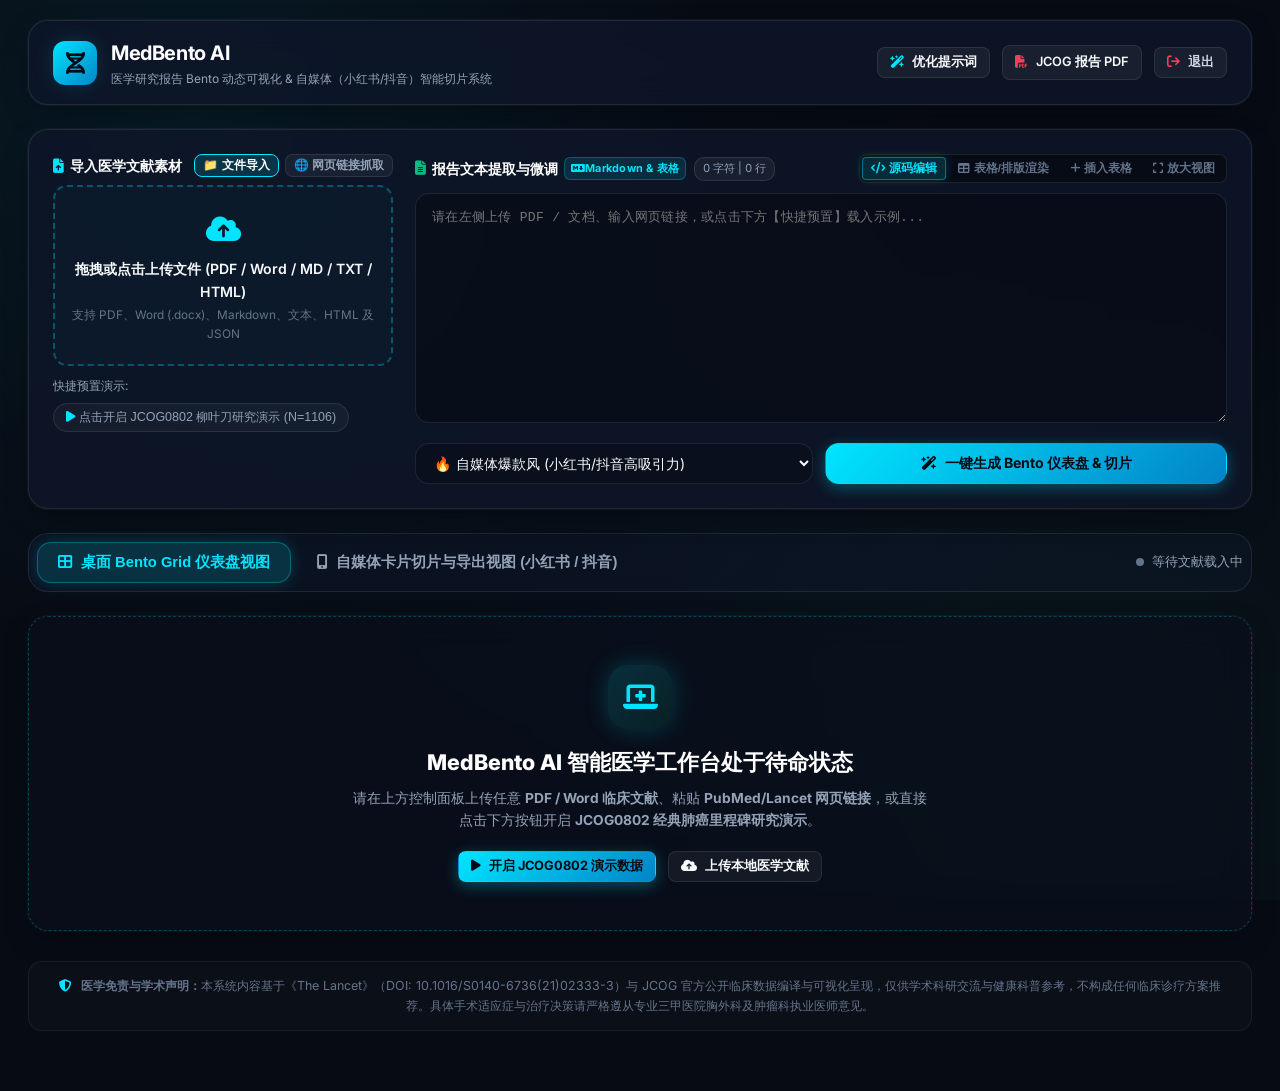
==== index.html @ 44384a00 "feat: Add comprehensive journal mapping, dynamic KM curve interpolation, and universal anti-wrapping" ====
<!DOCTYPE html>
<html lang="zh-CN">
<head>
  <meta charset="UTF-8">
  <meta name="viewport" content="width=device-width, initial-scale=1.0, maximum-scale=5.0, viewport-fit=cover">
  <title>MedBento AI | 医学研究报告 Bento 可视化与自媒体智能切图系统</title>
  
  <!-- WebApp & PWA Meta Configuration -->
  <link rel="manifest" href="/manifest.json">
  <meta name="theme-color" content="#00E5FF">
  <meta name="mobile-web-app-capable" content="yes">
  <meta name="apple-mobile-web-app-capable" content="yes">
  <meta name="apple-mobile-web-app-status-bar-style" content="black-translucent">
  <meta name="apple-mobile-web-app-title" content="MedBento AI">
  <link rel="icon" type="image/svg+xml" href="/icons/icon.svg">
  <link rel="icon" type="image/png" sizes="192x192" href="/icons/icon-192.png">
  <link rel="apple-touch-icon" href="/icons/apple-touch-icon.png">

  <!-- Modern Typography & Icons -->
  <link rel="preconnect" href="https://fonts.googleapis.com">
  <link rel="preconnect" href="https://fonts.gstatic.com" crossorigin>
  <link href="https://fonts.googleapis.com/css2?family=Inter:wght@400;500;600;700;800;900&family=Outfit:wght@500;700;900&display=swap" rel="stylesheet">
  <link rel="stylesheet" href="https://cdnjs.cloudflare.com/ajax/libs/font-awesome/6.5.1/css/all.min.css">
  
  <!-- Custom Style -->
  <link rel="stylesheet" href="css/style.css?v=1.0.8">

  <!-- Marked.js for Markdown & Table Rendering -->
  <script src="https://cdnjs.cloudflare.com/ajax/libs/marked/12.0.1/marked.min.js"></script>
  <!-- Chart.js 4.4 -->
  <script src="https://cdnjs.cloudflare.com/ajax/libs/Chart.js/4.4.1/chart.umd.min.js"></script>
  <!-- Mammoth.js for Word (.docx) -->
  <script src="https://cdnjs.cloudflare.com/ajax/libs/mammoth/1.6.0/mammoth.browser.min.js"></script>
  <!-- PDF.js 3.11 -->
  <script src="https://cdnjs.cloudflare.com/ajax/libs/pdf.js/3.11.174/pdf.min.js"></script>
  <!-- html-to-image (Modern SVG foreignObject Native Renderer) -->
  <script src="https://cdnjs.cloudflare.com/ajax/libs/html-to-image/1.11.11/html-to-image.min.js"></script>
  <!-- html2canvas for fallback compatibility -->
  <script src="https://cdnjs.cloudflare.com/ajax/libs/html2canvas/1.4.1/html2canvas.min.js"></script>
  <!-- JSZip for batch download -->
  <script src="https://cdnjs.cloudflare.com/ajax/libs/jszip/3.10.1/jszip.min.js"></script>
</head>
<body>

  <div class="app-container">
    <!-- Top Header -->
    <header class="app-header">
      <div class="brand-group">
        <div class="brand-logo">
          <i class="fa-solid fa-dna"></i>
        </div>
        <div>
          <h1 class="brand-title">MedBento AI</h1>
          <div class="brand-tag">医学研究报告 Bento 动态可视化 & 自媒体（小红书/抖音）智能切片系统</div>
        </div>
      </div>
      <div class="header-actions">
        <button id="btn-pwa-install" class="btn btn-secondary btn-sm" style="display:none; color:#00E5FF; border-color:rgba(0,229,255,0.4);" title="安装 MedBento 为桌面/手机 App 应用">
          <i class="fa-solid fa-download"></i> 安装 App
        </button>
        <button id="btn-show-prompt" class="btn btn-secondary btn-sm">
          <i class="fa-solid fa-wand-magic-sparkles" style="color: #00E5FF;"></i> 优化提示词
        </button>
        <a href="output/JCOG0802_Lancet_Study_Report.pdf" target="_blank" class="btn btn-secondary btn-sm">
          <i class="fa-solid fa-file-pdf" style="color: #F43F5E;"></i> JCOG 报告 PDF
        </a>
        <button id="btn-logout" class="btn btn-secondary btn-sm" style="color:#CBD5E1;" title="退出登录">
          <i class="fa-solid fa-arrow-right-from-bracket" style="color:#F43F5E;"></i> 退出
        </button>
      </div>
    </header>

    <!-- Control & Input Panel -->
    <section class="control-section">
      <div class="glass-card">
        <div class="control-grid">
          <!-- Left: Upload, URL & Presets -->
          <div>
            <div style="display:flex; justify-content:space-between; align-items:center; margin-bottom:8px;">
              <span style="font-size:0.9rem; font-weight:700; color:#FFFFFF;">
                <i class="fa-solid fa-file-arrow-up" style="color:#00E5FF; margin-right:6px;"></i>导入医学文献素材
              </span>
              <div style="display:flex; gap:6px;">
                <button id="tab-input-file" class="ratio-btn active" style="padding:2px 8px; font-size:0.75rem;">📁 文件导入</button>
                <button id="tab-input-url" class="ratio-btn" style="padding:2px 8px; font-size:0.75rem;">🌐 网页链接抓取</button>
              </div>
            </div>

            <!-- Mode 1: File Dropzone (PDF, Word docx, Markdown, TXT, HTML, JSON) -->
            <div id="dropzone-box">
              <div id="dropzone" class="dropzone">
                <input type="file" id="file-input" accept=".pdf,.docx,.doc,.txt,.md,.json,.html,.htm" style="display: none;">
                <div class="dropzone-icon">
                  <i class="fa-solid fa-cloud-arrow-up"></i>
                </div>
                <div class="dropzone-text">拖拽或点击上传文件 (PDF / Word / MD / TXT / HTML)</div>
                <div class="dropzone-hint">支持 PDF、Word (.docx)、Markdown、文本、HTML 及 JSON</div>
                <div id="file-info-badge" class="file-info-badge">
                  <span><i class="fa-solid fa-file-circle-check"></i> <span id="file-name-text">已加载文件</span></span>
                  <span style="font-size:0.75rem; opacity:0.8;">解析成功</span>
                </div>
              </div>
            </div>

            <!-- Mode 2: Web URL Input -->
            <div id="url-box" style="display: none; background: rgba(0,229,255,0.03); border:1px solid rgba(0,229,255,0.2); border-radius:12px; padding:16px;">
              <div style="font-size:0.82rem; color:#CBD5E1; margin-bottom:6px; font-weight:600;">
                <i class="fa-solid fa-globe" style="color:#00E5FF; margin-right:4px;"></i>输入公开医学文献 / 新闻网页链接 (URL):
              </div>
              <div style="display:flex; gap:8px;">
                <input type="text" id="url-input" class="textarea-custom" style="height:42px; padding:8px 12px; margin-top:0;" placeholder="https://pubmed.ncbi.nlm.nih.gov/35468249/ 或其他公开文献网址...">
                <button id="btn-fetch-url" class="btn btn-primary btn-sm" style="white-space:nowrap; padding:0 14px;">
                  <i class="fa-solid fa-bolt"></i> 抓取正文
                </button>
              </div>
              <div style="font-size:0.72rem; color:#64748B; margin-top:6px;">
                自动提取 PubMed、The Lancet、Nature、ASCO、微信公众号、医学资讯等网页的核心正文与 Markdown
              </div>
            </div>

            <div class="preset-pills">
              <span style="font-size:0.75rem; color:#94A3B8; display:flex; align-items:center;">快捷预置演示:</span>
              <button id="btn-preset-jcog" class="preset-pill" data-preset="jcog0802">
                <i class="fa-solid fa-play" style="color:#00E5FF; margin-right:4px;"></i>点击开启 JCOG0802 柳叶刀研究演示 (N=1106)
              </button>
            </div>
          </div>

          <!-- Right: Text View & Actions with Dual-Mode Markdown & Table Support -->
          <div style="display: flex; flex-direction: column; justify-content: space-between;">
            <div>
              <div style="display:flex; justify-content:space-between; align-items:center; flex-wrap:wrap; gap:8px;">
                <div style="display:flex; align-items:center; gap:8px;">
                  <span style="font-size:0.9rem; font-weight:700; color:#FFFFFF; display:flex; align-items:center; gap:6px;">
                    <i class="fa-solid fa-file-lines" style="color:#10B981;"></i> 报告文本提取与微调
                    <span class="badge" style="background:rgba(0,229,255,0.12); color:#00E5FF; font-size:0.68rem; padding:2px 6px; border:1px solid rgba(0,229,255,0.25);">
                      <i class="fa-brands fa-markdown"></i> Markdown & 表格
                    </span>
                  </span>
                  <span id="text-char-count" class="char-count-badge">0 字符</span>
                </div>
                
                <div class="md-mode-switch">
                  <button id="btn-mode-raw" class="md-tab-btn active" title="纯文本 / Markdown 源码编辑">
                    <i class="fa-solid fa-code"></i> 源码编辑
                  </button>
                  <button id="btn-mode-preview" class="md-tab-btn" title="查看 Markdown 与表格排版渲染">
                    <i class="fa-solid fa-table"></i> 表格/排版渲染
                  </button>
                  <button id="btn-insert-table" class="md-tab-btn" title="快速插入标准 Markdown 对照数据表模板">
                    <i class="fa-solid fa-plus"></i> 插入表格
                  </button>
                  <button id="btn-toggle-expand" class="md-tab-btn" title="切换全屏/宽幅沉浸微调模式">
                    <i class="fa-solid fa-expand"></i> 放大视图
                  </button>
                </div>
              </div>

              <!-- Source Editor Mode -->
              <textarea id="report-textarea" class="textarea-custom textarea-markdown" placeholder="请在左侧上传 PDF / 文档、输入网页链接，或点击下方【快捷预置】载入示例..."></textarea>
              
              <!-- Live Rendered Markdown & Table Preview Mode -->
              <div id="report-md-preview" class="markdown-rendered-preview" style="display: none;"></div>
            </div>

            <div style="display:flex; gap:12px; margin-top:12px;">
              <select id="style-select" class="select-custom" style="flex:1;">
                <option value="social_viral">🔥 自媒体爆款风 (小红书/抖音高吸引力)</option>
                <option value="academic_clinical">🔬 严谨临床学术风 (医生同行/专家汇报)</option>
                <option value="patient_guide">🩺 患者科普就医指南风 (医患沟通/释疑)</option>
              </select>
              <button id="btn-generate" class="btn btn-primary" style="flex:1; justify-content:center;">
                <i class="fa-solid fa-wand-magic-sparkles"></i> 一键生成 Bento 仪表盘 & 切片
              </button>
            </div>
          </div>
        </div>
      </div>
    </section>

    <!-- Real-Time Generation Progress Bar -->
    <div id="gen-progress-panel" class="glass-card gen-progress-card" style="display: none; margin-bottom: 22px;">
      <div class="gen-progress-header">
        <div style="display:flex; align-items:center; gap:12px;">
          <div class="spinner-glow">
            <i class="fa-solid fa-atom fa-spin" style="color:#00E5FF; font-size:1.3rem;"></i>
          </div>
          <div>
            <div id="gen-progress-title" style="font-size:0.95rem; font-weight:800; color:#FFFFFF;">
              正在调用医学大模型解析文献...
            </div>
            <div id="gen-progress-sub" style="font-size:0.75rem; color:#94A3B8; margin-top:2px;">
              正在准备文档文本并提取关键临床终点与生存数据
            </div>
          </div>
        </div>
        <div id="gen-progress-pct" style="font-size:1.35rem; font-weight:900; color:#00E5FF; font-family:'Outfit', sans-serif;">
          0%
        </div>
      </div>
      <div class="gen-progress-track">
        <div id="gen-progress-bar" class="gen-progress-bar" style="width: 0%;"></div>
      </div>
    </div>

    <!-- View Mode Nav Switcher -->
    <nav class="view-nav">
      <div class="nav-tabs">
        <button class="nav-tab active" data-view="bento">
          <i class="fa-solid fa-table-cells-large"></i> 桌面 Bento Grid 仪表盘视图
        </button>
        <button class="nav-tab" data-view="social">
          <i class="fa-solid fa-mobile-screen-button"></i> 自媒体卡片切片与导出视图 (小红书 / 抖音)
        </button>
      </div>
      <div id="study-status-indicator" style="font-size:0.8rem; color:#94A3B8; display:flex; align-items:center; gap:8px;">
        <span style="display:inline-block; width:8px; height:8px; border-radius:50%; background:#64748B;"></span>
        <span id="study-status-text">等待文献载入中</span>
      </div>
    </nav>

    <!-- =========================================================================
         VIEW 1: DESKTOP BENTO GRID DASHBOARD
         ========================================================================= -->
    <main id="bento-view-section" class="bento-dashboard">
      <!-- Empty / Standby State -->
      <div id="bento-empty-state" class="glass-card empty-standby-card">
        <div class="standby-icon">
          <i class="fa-solid fa-laptop-medical"></i>
        </div>
        <h2 style="font-size:1.35rem; font-weight:800; color:#FFFFFF; margin-bottom:8px;">
          MedBento AI 智能医学工作台处于待命状态
        </h2>
        <p style="font-size:0.86rem; color:#94A3B8; max-width:580px; margin:0 auto 20px; line-height:1.6;">
          请在上方控制面板上传任意 <b>PDF / Word 临床文献</b>、粘贴 <b>PubMed/Lancet 网页链接</b>，或直接点击下方按钮开启 <b>JCOG0802 经典肺癌里程碑研究演示</b>。
        </p>
        <div style="display:flex; justify-content:center; gap:12px; flex-wrap:wrap;">
          <button class="btn btn-primary btn-sm" onclick="document.getElementById('btn-preset-jcog').click()">
            <i class="fa-solid fa-play"></i> 开启 JCOG0802 演示数据
          </button>
          <button class="btn btn-secondary btn-sm" onclick="document.getElementById('file-input').click()">
            <i class="fa-solid fa-cloud-arrow-up"></i> 上传本地医学文献
          </button>
        </div>
      </div>

      <div id="bento-main-content" style="display: none;">
        <!-- Row 1: Hero Header Card -->
        <div class="glass-card hero-header-card">
          <div id="hero-meta-badges" class="meta-badges">
            <!-- Rendered dynamically by app.js -->
          </div>
          <h2 id="hero-title" class="hero-study-title">医学研究临床生存率报告</h2>
          <p id="hero-full-en" class="hero-study-sub"></p>
          <div style="margin-top:12px; font-size:0.82rem; color:#64748B; display:flex; gap:20px; flex-wrap:wrap;">
            <span><i class="fa-solid fa-user-doctor" style="color:#00E5FF; margin-right:4px;"></i>主要作者：<span id="hero-authors" style="color:#CBD5E1;">--</span></span>
            <span><i class="fa-solid fa-hospital" style="color:#00E5FF; margin-right:4px;"></i>研究机构：<span id="hero-institutions" style="color:#CBD5E1;">--</span></span>
            <span><i class="fa-solid fa-clock-rotate-left" style="color:#00E5FF; margin-right:4px;"></i>中位随访：<span id="hero-followup" style="color:#CBD5E1;">--</span></span>
          </div>
        </div>

        <!-- Row 2: Bento Big Numbers (KPI Metrics) -->
        <div class="bento-grid">
          <div class="glass-card col-3 kpi-card">
            <div class="kpi-label">
              <span id="kpi-os-label">主要终点 (Primary Endpoint)</span>
              <i class="fa-solid fa-heart-pulse" style="color:#00E5FF;"></i>
            </div>
            <div class="kpi-number-group">
              <div id="kpi-os-val" class="kpi-big-number kpi-number-cyan">-- <span style="font-size:1.3rem; color:#94A3B8; font-weight:400;">vs --</span></div>
            </div>
            <div id="kpi-os-sub" class="kpi-subtext" style="color:#10B981; font-weight:600;">
              <i class="fa-solid fa-arrow-trend-up"></i> 获益证实
            </div>
          </div>

          <div class="glass-card col-3 kpi-card">
            <div class="kpi-label">
              <span id="kpi-hr-label">风险比 (Hazard Ratio)</span>
              <i class="fa-solid fa-shield-halved" style="color:#10B981;"></i>
            </div>
            <div class="kpi-number-group">
              <div id="kpi-hr-val" class="kpi-big-number kpi-number-emerald">HR --</div>
            </div>
            <div id="kpi-hr-sub" class="kpi-subtext">95% CI: --</div>
          </div>

          <div class="glass-card col-3 kpi-card">
            <div class="kpi-label">
              <span id="kpi-fev1-label">次要终点 / 生理功能获益</span>
              <i class="fa-solid fa-lungs" style="color:#00E5FF;"></i>
            </div>
            <div class="kpi-number-group">
              <div id="kpi-fev1-val" class="kpi-big-number kpi-number-white">-- vs --</div>
            </div>
            <div id="kpi-fev1-sub" class="kpi-subtext" style="color:#00E5FF;">
              <i class="fa-solid fa-plus"></i> 次要终点评估
            </div>
          </div>

          <div class="glass-card col-3 kpi-card">
            <div class="kpi-label">
              <span id="kpi-n-label">多中心总样本量 (Sample Size)</span>
              <i class="fa-solid fa-users" style="color:#F59E0B;"></i>
            </div>
            <div class="kpi-number-group">
              <div id="kpi-n-val" class="kpi-big-number kpi-number-white">N = --</div>
            </div>
            <div id="kpi-n-sub" class="kpi-subtext">目标人群与入组标准</div>
          </div>
        </div>

        <!-- Row 3: Kaplan-Meier Survival Curve & Comparison Chart -->
        <div class="bento-grid">
          <!-- KM Curve (Span 8) -->
          <div class="glass-card col-8">
            <div class="chart-header">
              <div id="bento-km-title" class="card-section-title">
                <i class="fa-solid fa-chart-line"></i> Kaplan-Meier 生存分析阶梯曲线
              </div>
              <div style="display:flex; gap:6px;">
                <button id="btn-km-os" class="ratio-btn active" style="padding:4px 10px; font-size:0.75rem;">主要终点 (OS)</button>
                <button id="btn-km-rfs" class="ratio-btn" style="padding:4px 10px; font-size:0.75rem;">次要终点 (RFS)</button>
              </div>
            </div>
            <div class="chart-container-box">
              <canvas id="bento-km-chart"></canvas>
            </div>
            <div id="bento-km-footer" style="display:flex; justify-content:space-between; margin-top:10px; font-size:0.75rem; color:#64748B;">
              <span><i class="fa-solid fa-circle-check" style="color:#10B981;"></i> 阶梯状 Stepped 真实随访轨迹</span>
              <span id="bento-km-pvalue">统计学检验显著</span>
            </div>
          </div>

          <!-- Radar / Bar Multi-metric comparison (Span 4) -->
          <div class="glass-card col-4">
            <div class="chart-header">
              <div class="card-section-title">
                <i class="fa-solid fa-scale-balanced"></i> 多维度临床终点对比
              </div>
            </div>
            <div class="chart-container-box">
              <canvas id="bento-radar-chart"></canvas>
            </div>
            <div id="bento-radar-footnote" style="font-size:0.75rem; color:#94A3B8; margin-top:10px; line-height:1.4;">
              <i class="fa-solid fa-info-circle" style="color:#00E5FF;"></i> 综合临床获益与结局分析
            </div>
          </div>
        </div>

        <!-- Row 4: Detailed Evidence Table -->
        <div class="glass-card">
          <div class="card-section-title" style="margin-bottom:12px;">
            <i class="fa-solid fa-table-list"></i> 核心试验终点全景对照数据 (Clinical Endpoints Comparison)
          </div>
          <div style="overflow-x: auto;">
            <table class="medical-table">
              <thead id="bento-table-head">
                <!-- Rendered dynamically by app.js -->
              </thead>
              <tbody id="bento-table-body">
                <!-- Rendered dynamically by app.js -->
              </tbody>
            </table>
          </div>
        </div>

        <!-- Row 5: Dual Audience Takeaways (Doctor vs Patient) -->
        <div class="dual-takeaways">
          <div class="takeaway-box doctor-box">
            <div class="takeaway-title" style="color:#00E5FF;">
              <i class="fa-solid fa-stethoscope"></i> 临床专家与同行研讨启示 (For Oncologists & Physicians)
            </div>
            <ul id="doctor-takeaways-list" class="takeaway-list">
              <!-- Filled dynamically by app.js -->
            </ul>
          </div>

          <div class="takeaway-box patient-box">
            <div class="takeaway-title" style="color:#10B981;">
              <i class="fa-solid fa-hand-holding-heart"></i> 患者及家属通俗科普指南 (For Patients & Families)
            </div>
            <ul id="patient-takeaways-list" class="takeaway-list">
              <!-- Filled dynamically by app.js -->
            </ul>
          </div>
        </div>
      </div> <!-- End #bento-main-content -->
    </main>

    <!-- =========================================================================
         VIEW 2: SOCIAL MEDIA CARD SLICER & EXPORTER (小红书 / 抖音)
         ========================================================================= -->
    <section id="social-view-section" style="display: none;">
      <!-- Slicer Toolbar -->
      <div class="slicer-toolbar">
        <div style="display:flex; align-items:center; gap:16px; flex-wrap:wrap;">
          <!-- Ratio Selector -->
          <div style="display:flex; align-items:center; gap:8px;">
            <span style="font-size:0.82rem; font-weight:700; color:#FFFFFF;">
              <i class="fa-solid fa-crop-simple" style="color:#00E5FF; margin-right:4px;"></i>尺寸:
            </span>
            <div class="ratio-selector">
              <button class="ratio-btn active" data-ratio="ratio-3-4">
                <i class="fa-solid fa-image"></i> 小红书 3:4
              </button>
              <button class="ratio-btn" data-ratio="ratio-9-16">
                <i class="fa-solid fa-mobile-screen"></i> 抖音 9:16
              </button>
              <button class="ratio-btn" data-ratio="ratio-1-1">
                <i class="fa-solid fa-square"></i> 方图 1:1
              </button>
            </div>
          </div>

          <!-- Theme Selector -->
          <div style="display:flex; align-items:center; gap:8px;">
            <span style="font-size:0.82rem; font-weight:700; color:#FFFFFF;">
              <i class="fa-solid fa-palette" style="color:#10B981; margin-right:4px;"></i>主题:
            </span>
            <div id="card-theme-group" style="display:flex; gap:6px;">
              <button class="ratio-btn active" data-theme="theme-dark">🌙 暗黑科技</button>
              <button class="ratio-btn" data-theme="theme-light">📜 便签纸暖白</button>
              <button class="ratio-btn" data-theme="theme-emerald">🧪 蓝绿生命</button>
            </div>
          </div>

          <!-- Deck Count Adaptive Selector (5~8 Cards) -->
          <div style="display:flex; align-items:center; gap:8px;">
            <span style="font-size:0.82rem; font-weight:700; color:#FFFFFF;">
              <i class="fa-solid fa-layer-group" style="color:#00E5FF; margin-right:4px;"></i>篇幅:
            </span>
            <div id="deck-count-group" class="ratio-selector">
              <button class="ratio-btn active" data-deck-mode="auto" title="根据文献信息丰富度自动匹配 5~8 张">⚡ 智能自适应 (5~8张)</button>
              <button class="ratio-btn" data-deck-mode="5" title="5张黄金叙事闭环">5张 · 爆款精炼</button>
              <button class="ratio-btn" data-deck-mode="7" title="含安全性与亚组分析">7张 · 深度临床</button>
              <button class="ratio-btn" data-deck-mode="8" title="全量包含指南共识与全流程路径">8张 · 全景全案</button>
            </div>
          </div>

          <!-- Author Watermark -->
          <div style="display:flex; align-items:center; gap:8px;">
            <span style="font-size:0.8rem; color:#94A3B8;">署名:</span>
            <input type="text" id="watermark-input" class="watermark-input" value="Dr. 肿瘤前沿速递" placeholder="自定义卡片署名...">
          </div>
        </div>

        <div style="display:flex; gap:10px; flex-wrap:wrap;">
          <button id="btn-open-copywriter" class="btn btn-secondary btn-sm">
            <i class="fa-solid fa-pen-nib" style="color:#00E5FF;"></i> 文案工作台
          </button>
          <button id="btn-copy-social" class="btn btn-secondary btn-sm">
            <i class="fa-solid fa-copy" style="color:#10B981;"></i> 快速复制发布文案
          </button>
          <button id="btn-export-long" class="btn btn-secondary btn-sm">
            <i class="fa-solid fa-scroll" style="color:#F59E0B;"></i> 下载完整长图 (PNG)
          </button>
          <button id="btn-export-zip" class="btn btn-primary btn-sm">
            <i class="fa-solid fa-file-zipper"></i> 一键打包全部切片 (ZIP)
          </button>
        </div>
      </div>

      <!-- Social Empty State -->
      <div id="social-empty-state" class="glass-card empty-standby-card" style="margin-top:16px;">
        <div class="standby-icon">
          <i class="fa-solid fa-images"></i>
        </div>
        <h3 style="font-size:1.2rem; font-weight:800; color:#FFFFFF; margin-bottom:6px;">暂无可供切片的自媒体卡片</h3>
        <p style="font-size:0.84rem; color:#94A3B8; max-width:500px; margin:0 auto 16px;">
          请先在上方上传文献或点击【开启 JCOG0802 演示数据】生成 5 张小红书/抖音高清视觉卡片。
        </p>
        <button class="btn btn-primary btn-sm" onclick="document.getElementById('btn-preset-jcog').click()">
          <i class="fa-solid fa-play"></i> 开启 JCOG0802 演示并生成切片
        </button>
      </div>

      <!-- 5 Discrete Social Media Cards Container -->
      <div id="social-cards-container" class="social-cards-wrapper" style="display:none;">
        <!-- Rendered dynamically by card_slicer.js -->
      </div>
    </section>

    <!-- Disclaimer Banner -->
    <footer class="disclaimer-banner">
      <i class="fa-solid fa-shield-halved" style="color:#00E5FF; margin-right:6px;"></i>
      <b>医学免责与学术声明：</b>本系统内容基于《The Lancet》（DOI: 10.1016/S0140-6736(21)02333-3）与 JCOG 官方公开临床数据编译与可视化呈现，仅供学术科研交流与健康科普参考，不构成任何临床诊疗方案推荐。具体手术适应症与治疗决策请严格遵从专业三甲医院胸外科及肿瘤科执业医师意见。
    </footer>
  </div>

  <!-- Copywriting Workbench Modal -->
  <div id="modal-copywriter" class="modal-overlay">
    <div class="modal-card" style="max-width: 700px;">
      <div class="modal-header">
        <h3 class="modal-title">
          <i class="fa-solid fa-pen-nib" style="color:#00E5FF; margin-right:8px;"></i>
          自媒体发布文案工作台 (小红书 / 抖音)
        </h3>
        <button id="btn-close-copywriter-modal" class="modal-close">&times;</button>
      </div>

      <p style="font-size:0.84rem; color:#94A3B8; margin-bottom:14px;">
        已根据当前医学研究自动拟定小红书爆款 Hook 标题、Emoji 结构化正文与精准医疗话题标签，您可直接在此微调后一键复制。
      </p>

      <div style="display:flex; flex-direction:column; gap:12px;">
        <div>
          <div style="display:flex; justify-content:space-between; align-items:center; margin-bottom:4px;">
            <label style="font-size:0.82rem; color:#CBD5E1; font-weight:700;">爆款标题 (Hook Title):</label>
            <span id="title-char-count" style="font-size:0.72rem; color:#64748B;">32 字</span>
          </div>
          <input type="text" id="cw-title-input" class="textarea-custom" style="height:42px; margin-top:0; font-weight:700; color:#00E5FF;">
        </div>

        <div>
          <div style="display:flex; justify-content:space-between; align-items:center; margin-bottom:4px;">
            <label style="font-size:0.82rem; color:#CBD5E1; font-weight:700;">小红书正文 (带 Emoji 排版 & 数据拆解):</label>
            <span id="body-char-count" style="font-size:0.72rem; color:#64748B;">字数统计</span>
          </div>
          <textarea id="cw-body-textarea" class="textarea-custom" style="height:170px; margin-top:0; line-height:1.6;"></textarea>
        </div>

        <div>
          <label style="font-size:0.82rem; color:#CBD5E1; font-weight:700; display:block; margin-bottom:4px;">热门话题标签 (Hashtags):</label>
          <input type="text" id="cw-tags-input" class="textarea-custom" style="height:42px; margin-top:0; color:#10B981;">
        </div>
      </div>

      <div style="margin-top:20px; display:flex; justify-content:space-between; align-items:center;">
        <span style="font-size:0.75rem; color:#64748B;"><i class="fa-solid fa-circle-check" style="color:#10B981;"></i> 符合小红书 1000 字与热门排版规范</span>
        <button id="btn-cw-copy-all" class="btn btn-primary btn-sm">
          <i class="fa-solid fa-copy"></i> 一键复制整篇文案
        </button>
      </div>
    </div>
  </div>

  <!-- Prompt Templates Modal -->
  <div id="modal-prompt" class="modal-overlay">
    <div class="modal-card">
      <div class="modal-header">
        <h3 class="modal-title">
          <i class="fa-solid fa-wand-magic-sparkles" style="color:#00E5FF; margin-right:8px;"></i>
          医学研究 Bento Grid 提示词体系 (优化版)
        </h3>
        <button id="btn-close-modal" class="modal-close">&times;</button>
      </div>
      
      <p style="font-size:0.84rem; color:#94A3B8; margin-bottom:16px;">
        从原版财报提示词（见 <code>prompt.jpg</code>）全面重构，注入 Kaplan-Meier 生存分析、HR 风险比、肺功能多维对比与自媒体（小红书/抖音）切片标准。
      </p>

      <div style="display:flex; flex-direction:column; gap:14px;">
        <div class="takeaway-box" style="background:#070C18;">
          <div style="font-weight:700; color:#00E5FF; font-size:0.9rem; margin-bottom:6px;">🔥 1. 自媒体爆款提示词 (小红书/抖音)</div>
          <p style="font-size:0.8rem; color:#CBD5E1; line-height:1.5;">
            请将医学研究报告转换为 5 张小红书 3:4 视觉卡片。大字突出 5年生存率 94.3% 与《柳叶刀》顶刊，展示 1106 例入组、KM 生存曲线、局部复发与肺功能保留多 3.5% 的获益平衡，输出通俗易懂的就医指南与免责声明。
          </p>
        </div>

        <div class="takeaway-box" style="background:#070C18;">
          <div style="font-weight:700; color:#10B981; font-size:0.9rem; margin-bottom:6px;">🔬 2. 严谨临床学术提示词 (同行研讨/专家汇报)</div>
          <p style="font-size:0.8rem; color:#CBD5E1; line-height:1.5;">
            构建 Bento Grid 学术可视化。标注 ITT 意向人群、非劣效界值 (HR 1.54) 与优效性 P=0.0082，绘制阶梯状 KM 曲线，详细列明 5年 RFS、局部复发率 (10.5% vs 5.4%)、FEV1 损失率及指南改写要点。
          </p>
        </div>

        <div class="takeaway-box" style="background:#070C18;">
          <div style="font-weight:700; color:#F59E0B; font-size:0.9rem; margin-bottom:6px;">🩺 3. 患者科普就诊指南提示词 (医患沟通)</div>
          <p style="font-size:0.8rem; color:#CBD5E1; line-height:1.5;">
            通俗大白话解读“肺段切除 vs 肺叶切除”，打消“不切整叶肺切不干净”的恐慌，直观展示多保住 3.5% 肺活量对术后生活质量的意义，并告知前 3 年每半年复查胸部 CT 的随访要点。
          </p>
        </div>
      </div>

      <div style="margin-top:20px; text-align:right;">
        <a href="output/optimized_medical_prompt.md" target="_blank" class="btn btn-primary btn-sm">
          <i class="fa-solid fa-file-lines"></i> 打开完整 Markdown 提示词文件
        </a>
      </div>
    </div>
  </div>

  <!-- High-Res Card Image Preview & Mobile Save Modal -->
  <div id="modal-image-preview" class="modal-overlay">
    <div class="modal-card" style="max-width: 500px; text-align: center;">
      <div class="modal-header">
        <h3 class="modal-title">
          <i class="fa-solid fa-image" style="color:#00E5FF; margin-right:8px;"></i>
          <span id="img-preview-title">高清切片卡片已生成</span>
        </h3>
        <button id="btn-close-img-modal" class="modal-close">&times;</button>
      </div>

      <div style="margin: 10px 0 14px; position: relative; border-radius: 12px; overflow: hidden; background: #000; box-shadow: 0 8px 24px rgba(0,0,0,0.6);">
        <img id="img-preview-target" src="" alt="Card Preview" style="width: 100%; max-height: 52vh; object-fit: contain; display: block; border-radius: 12px;">
      </div>

      <div style="font-size: 0.78rem; color: #94A3B8; margin-bottom: 16px; background: rgba(0,229,255,0.06); border: 1px solid rgba(0,229,255,0.2); padding: 8px 12px; border-radius: 8px; text-align: left;">
        <i class="fa-solid fa-mobile-screen-button" style="color: #00E5FF; margin-right: 4px;"></i>
        <b>移动端 / WebApp 专属提示：</b>长按上方图片可直接【存储图像 / 保存到相册】，或点击下方按钮调用系统原生分享保存。
      </div>

      <div style="display: flex; gap: 10px; justify-content: flex-end;">
        <button id="btn-img-share" class="btn btn-primary btn-sm" style="display: none;">
          <i class="fa-solid fa-share-nodes"></i> 分享 / 存至相册
        </button>
        <button id="btn-img-download-fallback" class="btn btn-secondary btn-sm">
          <i class="fa-solid fa-download"></i> 直接下载 PNG
        </button>
      </div>
    </div>
  </div>

  <!-- Toast Notification Container -->
  <div id="toast-container" class="toast-container"></div>

  <!-- App Scripts -->
  <script src="js/pdf_extractor.js?v=1.0.8"></script>
  <script src="js/medical_analyzer.js?v=1.0.8"></script>
  <script src="js/card_slicer.js?v=1.0.8"></script>
  <script src="js/exporter.js?v=1.0.8"></script>
  <script src="js/app.js?v=1.0.8"></script>
</body>
</html>
---- css/style.css ----
/* css/style.css - MedBento AI Medical Research & Social Slicer Styles */
:root {
  --bg-primary: #070B14;
  --bg-secondary: #0D1527;
  --bg-card: rgba(15, 23, 42, 0.78);
  --bg-card-hover: rgba(22, 34, 60, 0.88);
  --border-subtle: rgba(255, 255, 255, 0.09);
  --border-active: rgba(0, 229, 255, 0.4);
  --text-primary: #F8FAFC;
  --text-secondary: #94A3B8;
  --text-muted: #64748B;
  
  --cyan-main: #00E5FF;
  --cyan-glow: rgba(0, 229, 255, 0.25);
  --blue-accent: #0284C7;
  --emerald-main: #10B981;
  --emerald-glow: rgba(16, 185, 129, 0.2);
  --coral-alert: #F43F5E;
  --gold-accent: #F59E0B;
  --purple-accent: #A855F7;
  
  --radius-sm: 8px;
  --radius-md: 14px;
  --radius-lg: 20px;
  --radius-xl: 28px;
  
  --font-sans: 'Inter', -apple-system, BlinkMacSystemFont, "Segoe UI", Roboto, "PingFang SC", "Microsoft YaHei", sans-serif;
  --font-mono: "Fira Code", monospace;
  --shadow-bento: 0 10px 30px -10px rgba(0, 0, 0, 0.5), 0 0 1px 1px rgba(255, 255, 255, 0.05);
  --shadow-glow: 0 0 25px -5px var(--cyan-glow);
}

* {
  margin: 0;
  padding: 0;
  box-sizing: border-box;
}

body {
  font-family: var(--font-sans);
  background-color: var(--bg-primary);
  color: var(--text-primary);
  line-height: 1.6;
  min-height: 100vh;
  overflow-x: hidden;
  background-image: 
    radial-gradient(circle at 15% 15%, rgba(0, 229, 255, 0.07) 0%, transparent 40%),
    radial-gradient(circle at 85% 85%, rgba(16, 185, 129, 0.06) 0%, transparent 40%),
    radial-gradient(circle at 50% 50%, rgba(2, 132, 199, 0.04) 0%, transparent 60%);
  background-attachment: fixed;
}

/* Scrollbar */
::-webkit-scrollbar {
  width: 8px;
  height: 8px;
}
::-webkit-scrollbar-track {
  background: var(--bg-primary);
}
::-webkit-scrollbar-thumb {
  background: #1E293B;
  border-radius: 4px;
}
::-webkit-scrollbar-thumb:hover {
  background: var(--cyan-main);
}

/* App Container */
.app-container {
  max-width: 1440px;
  margin: 0 auto;
  padding: 20px 28px 60px;
}

/* Header */
.app-header {
  display: flex;
  justify-content: space-between;
  align-items: center;
  padding: 16px 24px;
  background: var(--bg-card);
  backdrop-filter: blur(16px);
  border: 1px solid var(--border-subtle);
  border-radius: var(--radius-lg);
  margin-bottom: 24px;
  box-shadow: var(--shadow-bento);
}

.brand-group {
  display: flex;
  align-items: center;
  gap: 14px;
}

.brand-logo {
  width: 44px;
  height: 44px;
  border-radius: 12px;
  background: linear-gradient(135deg, #00E5FF 0%, #0284C7 100%);
  display: flex;
  align-items: center;
  justify-content: center;
  color: #050B14;
  font-size: 22px;
  box-shadow: var(--shadow-glow);
}

.brand-title {
  font-size: 1.25rem;
  font-weight: 700;
  letter-spacing: -0.02em;
  color: #FFFFFF;
}

.brand-tag {
  font-size: 0.75rem;
  color: var(--text-secondary);
}

.header-actions {
  display: flex;
  align-items: center;
  gap: 12px;
}

/* Buttons */
.btn {
  display: inline-flex;
  align-items: center;
  gap: 8px;
  padding: 8px 16px;
  border-radius: var(--radius-md);
  font-size: 0.88rem;
  font-weight: 600;
  cursor: pointer;
  transition: all 0.25s cubic-bezier(0.16, 1, 0.3, 1);
  border: 1px solid transparent;
  outline: none;
  font-family: inherit;
  text-decoration: none;
}

.btn-primary {
  background: linear-gradient(135deg, #00E5FF 0%, #0284C7 100%);
  color: #050B14;
  font-weight: 700;
  box-shadow: 0 4px 15px rgba(0, 229, 255, 0.3);
}
.btn-primary:hover {
  transform: translateY(-2px);
  box-shadow: 0 8px 25px rgba(0, 229, 255, 0.45);
}

.btn-secondary {
  background: rgba(255, 255, 255, 0.05);
  color: var(--text-primary);
  border-color: var(--border-subtle);
}
.btn-secondary:hover {
  background: rgba(255, 255, 255, 0.1);
  border-color: rgba(255, 255, 255, 0.2);
  transform: translateY(-1px);
}

.btn-success {
  background: linear-gradient(135deg, #10B981 0%, #059669 100%);
  color: #FFFFFF;
  box-shadow: 0 4px 15px rgba(16, 185, 129, 0.3);
}
.btn-success:hover {
  transform: translateY(-2px);
  box-shadow: 0 8px 25px rgba(16, 185, 129, 0.45);
}

.btn-sm {
  padding: 6px 12px;
  font-size: 0.8rem;
  border-radius: var(--radius-sm);
}

/* Glass Card Base */
.glass-card {
  background: var(--bg-card);
  backdrop-filter: blur(16px);
  -webkit-backdrop-filter: blur(16px);
  border: 1px solid var(--border-subtle);
  border-radius: var(--radius-lg);
  padding: 24px;
  box-shadow: var(--shadow-bento);
  position: relative;
  overflow: hidden;
  transition: transform 0.25s ease, border-color 0.25s ease, box-shadow 0.25s ease;
}
.glass-card:hover {
  border-color: rgba(0, 229, 255, 0.25);
}

/* Input / Control Section */
.control-section {
  margin-bottom: 24px;
  transition: all 0.3s cubic-bezier(0.16, 1, 0.3, 1);
}

.control-grid {
  display: grid;
  grid-template-columns: 340px 1fr;
  gap: 22px;
  align-items: stretch;
}

@media (max-width: 1100px) {
  .control-grid {
    grid-template-columns: 1fr;
  }
}

.dropzone {
  border: 2px dashed rgba(0, 229, 255, 0.3);
  border-radius: var(--radius-md);
  padding: 20px 16px;
  text-align: center;
  background: rgba(0, 229, 255, 0.02);
  cursor: pointer;
  transition: all 0.25s ease;
  position: relative;
}
.dropzone.dragover {
  background: rgba(0, 229, 255, 0.1);
  border-color: var(--cyan-main);
  transform: scale(1.01);
}
.dropzone-icon {
  font-size: 28px;
  color: var(--cyan-main);
  margin-bottom: 6px;
}
.dropzone-text {
  font-size: 0.88rem;
  color: var(--text-primary);
  font-weight: 600;
  margin-bottom: 3px;
}
.dropzone-hint {
  font-size: 0.74rem;
  color: var(--text-muted);
}

.file-info-badge {
  display: none;
  align-items: center;
  justify-content: space-between;
  background: rgba(0, 229, 255, 0.1);
  border: 1px solid var(--border-active);
  padding: 8px 14px;
  border-radius: var(--radius-sm);
  margin-top: 12px;
  font-size: 0.82rem;
  color: var(--cyan-main);
}

.char-count-badge {
  font-size: 0.7rem;
  color: #94A3B8;
  background: rgba(255, 255, 255, 0.05);
  border: 1px solid rgba(255, 255, 255, 0.1);
  padding: 2px 8px;
  border-radius: 10px;
  font-variant-numeric: tabular-nums;
  white-space: nowrap;
}

.md-mode-switch {
  display: flex;
  background: rgba(0, 0, 0, 0.4);
  border: 1px solid var(--border-subtle);
  border-radius: var(--radius-sm);
  padding: 2px;
  gap: 3px;
}

.md-tab-btn {
  background: transparent;
  border: 1px solid transparent;
  color: var(--text-muted);
  font-size: 0.72rem;
  font-weight: 600;
  padding: 3px 8px;
  border-radius: 4px;
  cursor: pointer;
  transition: all 0.2s ease;
  display: flex;
  align-items: center;
  gap: 4px;
}

.md-tab-btn:hover {
  color: var(--text-primary);
  background: rgba(255, 255, 255, 0.05);
}

.md-tab-btn.active {
  background: rgba(0, 229, 255, 0.15);
  border-color: rgba(0, 229, 255, 0.4);
  color: var(--cyan-main);
  box-shadow: 0 0 10px rgba(0, 229, 255, 0.2);
}

.textarea-custom {
  width: 100%;
  height: 230px;
  min-height: 180px;
  background: rgba(0, 0, 0, 0.3);
  border: 1px solid var(--border-subtle);
  border-radius: var(--radius-md);
  padding: 14px 16px;
  color: var(--text-primary);
  font-family: var(--font-sans);
  font-size: 0.85rem;
  resize: vertical;
  outline: none;
  transition: border-color 0.2s, box-shadow 0.2s;
  margin-top: 10px;
  line-height: 1.55;
}
.textarea-custom:focus {
  border-color: var(--cyan-main);
  box-shadow: 0 0 15px rgba(0, 229, 255, 0.15);
}

.textarea-markdown {
  font-family: 'SFMono-Regular', Consolas, 'Liberation Mono', Menlo, 'Courier New', monospace;
  font-size: 0.82rem;
  line-height: 1.5;
  tab-size: 2;
  letter-spacing: 0.02em;
}

/* Markdown Rendered Table & Content Container */
.markdown-rendered-preview {
  width: 100%;
  height: 230px;
  min-height: 180px;
  overflow-y: auto;
  background: rgba(5, 10, 20, 0.75);
  border: 1px solid rgba(0, 229, 255, 0.2);
  border-radius: var(--radius-md);
  padding: 14px 16px;
  color: var(--text-primary);
  font-size: 0.84rem;
  line-height: 1.65;
  margin-top: 10px;
  box-shadow: inset 0 2px 8px rgba(0, 0, 0, 0.5);
}

/* Fullscreen / Expanded Editor Mode */
.control-section.fullscreen-editor-mode {
  position: fixed;
  top: 0;
  left: 0;
  width: 100vw;
  height: 100vh;
  z-index: 1500;
  padding: 24px;
  background: rgba(5, 11, 20, 0.96);
  backdrop-filter: blur(24px);
  -webkit-backdrop-filter: blur(24px);
  margin: 0;
  overflow-y: auto;
}
.control-section.fullscreen-editor-mode .glass-card {
  max-width: 1400px;
  margin: 0 auto;
  min-height: 90vh;
  display: flex;
  flex-direction: column;
}
.control-section.fullscreen-editor-mode .control-grid {
  flex: 1;
}
.control-section.fullscreen-editor-mode .textarea-custom,
.control-section.fullscreen-editor-mode .markdown-rendered-preview {
  height: 520px;
}

.markdown-rendered-preview::-webkit-scrollbar {
  width: 6px;
}
.markdown-rendered-preview::-webkit-scrollbar-thumb {
  background: rgba(0, 229, 255, 0.3);
  border-radius: 3px;
}

.markdown-rendered-preview table {
  width: 100%;
  border-collapse: collapse;
  margin: 10px 0;
  font-size: 0.78rem;
  background: rgba(10, 15, 29, 0.85);
  border: 1px solid rgba(0, 229, 255, 0.2);
  border-radius: 8px;
  overflow: hidden;
}

.markdown-rendered-preview th {
  background: rgba(0, 229, 255, 0.12);
  color: var(--cyan-main);
  font-weight: 800;
  text-align: left;
  padding: 8px 10px;
  border-bottom: 1.5px solid rgba(0, 229, 255, 0.3);
  letter-spacing: 0.02em;
}

.markdown-rendered-preview td {
  padding: 6px 10px;
  border-bottom: 1px solid rgba(255, 255, 255, 0.06);
  color: #CBD5E1;
}

.markdown-rendered-preview tr:nth-child(even) td {
  background: rgba(255, 255, 255, 0.02);
}

.markdown-rendered-preview tr:hover td {
  background: rgba(0, 229, 255, 0.06);
}

.markdown-rendered-preview h1,
.markdown-rendered-preview h2,
.markdown-rendered-preview h3,
.markdown-rendered-preview h4 {
  color: var(--cyan-main);
  margin: 8px 0 4px;
  font-weight: 800;
  letter-spacing: -0.01em;
}
.markdown-rendered-preview h1 { font-size: 1.05rem; }
.markdown-rendered-preview h2 { font-size: 0.95rem; }
.markdown-rendered-preview h3 { font-size: 0.88rem; color: var(--emerald-main); }

.markdown-rendered-preview p {
  margin: 0 0 6px 0;
}

.markdown-rendered-preview ul,
.markdown-rendered-preview ol {
  padding-left: 18px;
  margin: 4px 0 8px;
}

.markdown-rendered-preview li {
  margin-bottom: 3px;
}

.markdown-rendered-preview blockquote {
  border-left: 3.5px solid var(--emerald-main);
  padding: 4px 10px;
  margin: 6px 0;
  color: var(--text-muted);
  background: rgba(16, 185, 129, 0.06);
  border-radius: 0 6px 6px 0;
  font-size: 0.8rem;
}

.markdown-rendered-preview code {
  background: rgba(0, 229, 255, 0.1);
  color: var(--cyan-main);
  padding: 2px 5px;
  border-radius: 4px;
  font-family: monospace;
  font-size: 0.8em;
}

.preset-pills {
  display: flex;
  flex-wrap: wrap;
  gap: 8px;
  margin-top: 10px;
}
.preset-pill {
  padding: 5px 12px;
  border-radius: 20px;
  background: rgba(255, 255, 255, 0.04);
  border: 1px solid var(--border-subtle);
  color: var(--text-secondary);
  font-size: 0.78rem;
  cursor: pointer;
  transition: all 0.2s;
}
.preset-pill:hover, .preset-pill.active {
  background: rgba(0, 229, 255, 0.15);
  border-color: var(--cyan-main);
  color: #FFFFFF;
}

.select-custom {
  width: 100%;
  padding: 10px 14px;
  background: #090F1C;
  border: 1px solid var(--border-subtle);
  border-radius: var(--radius-md);
  color: var(--text-primary);
  font-family: inherit;
  font-size: 0.88rem;
  outline: none;
  cursor: pointer;
}
.select-custom:focus {
  border-color: var(--cyan-main);
}

/* View Mode Nav Switcher */
.view-nav {
  display: flex;
  justify-content: space-between;
  align-items: center;
  margin-bottom: 24px;
  background: rgba(15, 23, 42, 0.5);
  padding: 8px;
  border-radius: var(--radius-lg);
  border: 1px solid var(--border-subtle);
}

.nav-tabs {
  display: flex;
  gap: 6px;
}

.nav-tab {
  padding: 10px 20px;
  border-radius: var(--radius-md);
  font-size: 0.92rem;
  font-weight: 600;
  color: var(--text-secondary);
  background: transparent;
  border: none;
  cursor: pointer;
  transition: all 0.2s ease;
  display: flex;
  align-items: center;
  gap: 8px;
}
.nav-tab:hover {
  color: #FFFFFF;
}
.nav-tab.active {
  background: rgba(0, 229, 255, 0.15);
  color: var(--cyan-main);
  border: 1px solid rgba(0, 229, 255, 0.3);
  box-shadow: 0 0 15px rgba(0, 229, 255, 0.2);
}

/* Bento Grid Dashboard Layout */
.bento-dashboard {
  display: flex;
  flex-direction: column;
  gap: 24px;
  width: 100%;
}

#bento-main-content {
  display: flex;
  flex-direction: column;
  gap: 24px;
  width: 100%;
}

.bento-grid {
  display: grid;
  grid-template-columns: repeat(12, 1fr);
  gap: 24px;
  width: 100%;
}

.col-12 { grid-column: span 12; }
.col-8  { grid-column: span 8; }
.col-6  { grid-column: span 6; }
.col-4  { grid-column: span 4; }
.col-3  { grid-column: span 3; }

@media (max-width: 1100px) {
  .col-8, .col-6, .col-4, .col-3 {
    grid-column: span 12;
  }
}

/* Hero Study Header Card */
.hero-header-card {
  background: linear-gradient(135deg, rgba(13, 21, 39, 0.95) 0%, rgba(10, 15, 29, 0.9) 100%);
  border: 1px solid rgba(0, 229, 255, 0.25);
  position: relative;
}
.hero-header-card::before {
  content: "";
  position: absolute;
  top: 0;
  left: 0;
  right: 0;
  height: 3px;
  background: linear-gradient(90deg, #00E5FF, #10B981, #0284C7);
}

.meta-badges {
  display: flex;
  flex-wrap: wrap;
  gap: 8px;
  margin-bottom: 12px;
}
.badge {
  padding: 4px 10px;
  border-radius: 6px;
  font-size: 0.75rem;
  font-weight: 700;
  letter-spacing: 0.02em;
  white-space: nowrap !important;
  word-break: keep-all !important;
  overflow-wrap: normal !important;
  word-wrap: normal !important;
  flex: 0 0 auto !important;
  min-width: max-content !important;
  display: inline-flex !important;
  align-items: center !important;
  justify-content: center !important;
  box-sizing: border-box;
}
.badge-lancet {
  background: #DC2626;
  color: #FFFFFF;
}
.badge-jcog {
  background: rgba(0, 229, 255, 0.2);
  color: var(--cyan-main);
  border: 1px solid rgba(0, 229, 255, 0.3);
}
.badge-phase3 {
  background: rgba(16, 185, 129, 0.2);
  color: var(--emerald-main);
  border: 1px solid rgba(16, 185, 129, 0.3);
}

.hero-study-title {
  font-size: 1.65rem;
  font-weight: 800;
  line-height: 1.35;
  margin-bottom: 8px;
  color: #FFFFFF;
}
.hero-study-sub {
  font-size: 0.92rem;
  color: var(--text-secondary);
  line-height: 1.5;
}

/* KPI Stat Cards (Bento Big Numbers) */
.kpi-card {
  display: flex;
  flex-direction: column;
  justify-content: space-between;
  min-height: 170px;
}
.kpi-label {
  font-size: 0.82rem;
  font-weight: 600;
  color: var(--text-muted);
  text-transform: uppercase;
  letter-spacing: 0.05em;
  display: flex;
  justify-content: space-between;
  align-items: center;
}
.kpi-number-group {
  margin: 12px 0 6px;
}
.kpi-big-number {
  font-size: 2.3rem;
  font-weight: 900;
  line-height: 1;
  font-feature-settings: "tnum";
  letter-spacing: -0.03em;
}
.kpi-number-cyan {
  color: var(--cyan-main);
  text-shadow: 0 0 20px var(--cyan-glow);
}
.kpi-number-emerald {
  color: var(--emerald-main);
  text-shadow: 0 0 20px var(--emerald-glow);
}
.kpi-number-white {
  color: #FFFFFF;
}
.kpi-subtext {
  font-size: 0.8rem;
  color: var(--text-secondary);
}

/* Chart Card */
.chart-container-box {
  position: relative;
  width: 100%;
  height: 320px;
  margin-top: 14px;
}

.chart-header {
  display: flex;
  justify-content: space-between;
  align-items: center;
  margin-bottom: 12px;
}
.card-section-title {
  font-size: 1.1rem;
  font-weight: 700;
  display: flex;
  align-items: center;
  gap: 8px;
}
.card-section-title i {
  color: var(--cyan-main);
}

/* Table Card */
.medical-table {
  width: 100%;
  border-collapse: collapse;
  font-size: 0.86rem;
  margin-top: 12px;
}
.medical-table th {
  text-align: left;
  padding: 10px 12px;
  background: rgba(0, 0, 0, 0.4);
  color: var(--text-secondary);
  font-weight: 600;
  border-bottom: 1px solid var(--border-subtle);
}
.medical-table td {
  padding: 12px;
  border-bottom: 1px solid rgba(255, 255, 255, 0.04);
  color: var(--text-primary);
}
.medical-table tr:hover td {
  background: rgba(255, 255, 255, 0.02);
}
.tag-win {
  color: var(--emerald-main);
  font-weight: 700;
}
.tag-alert {
  color: var(--coral-alert);
  font-weight: 700;
}

/* Dual Audience Cards (Doctor vs Patient) */
.dual-takeaways {
  display: grid;
  grid-template-columns: 1fr 1fr;
  gap: 16px;
}
@media (max-width: 768px) {
  .dual-takeaways {
    grid-template-columns: 1fr;
  }
}
.takeaway-box {
  background: rgba(0, 0, 0, 0.25);
  border: 1px solid var(--border-subtle);
  border-radius: var(--radius-md);
  padding: 16px;
}
.takeaway-box.patient-box {
  border-left: 3px solid var(--emerald-main);
}
.takeaway-box.doctor-box {
  border-left: 3px solid var(--cyan-main);
}
.takeaway-title {
  font-size: 0.95rem;
  font-weight: 700;
  margin-bottom: 10px;
  display: flex;
  align-items: center;
  gap: 8px;
}
.takeaway-list {
  list-style: none;
  font-size: 0.84rem;
  color: var(--text-secondary);
}
.takeaway-list li {
  margin-bottom: 8px;
  position: relative;
  padding-left: 18px;
}
.takeaway-list li::before {
  content: "•";
  position: absolute;
  left: 4px;
  color: var(--cyan-main);
  font-size: 1.2rem;
  line-height: 1;
}

/* ==========================================================================
   SOCIAL MEDIA SLICER & CARDS ARCHITECTURE (HIGH-CONTRAST THEMES & NO CLIPPING)
   ========================================================================== */

/* Slicer Toolbar */
.slicer-toolbar {
  display: flex;
  justify-content: space-between;
  align-items: center;
  flex-wrap: wrap;
  gap: 16px;
  background: var(--bg-card);
  padding: 16px 20px;
  border-radius: var(--radius-lg);
  border: 1px solid var(--border-subtle);
  margin-bottom: 24px;
}

.ratio-selector {
  display: flex;
  gap: 6px;
}
.ratio-btn {
  padding: 6px 12px;
  background: rgba(255, 255, 255, 0.05);
  border: 1px solid var(--border-subtle);
  border-radius: var(--radius-sm);
  color: var(--text-secondary);
  font-size: 0.82rem;
  font-weight: 600;
  cursor: pointer;
  transition: all 0.2s ease;
}
.ratio-btn:hover, .ratio-btn.active {
  background: rgba(0, 229, 255, 0.15);
  border-color: var(--cyan-main);
  color: #FFFFFF;
}

.watermark-input {
  background: rgba(0, 0, 0, 0.3);
  border: 1px solid var(--border-subtle);
  border-radius: var(--radius-sm);
  padding: 6px 12px;
  color: var(--text-primary);
  font-size: 0.82rem;
  outline: none;
}
.watermark-input:focus {
  border-color: var(--cyan-main);
}

/* Social Cards Grid Preview: 3 Cards per Row on Desktop, 2 on Tablet, 1 on Mobile */
.social-cards-wrapper {
  display: grid;
  grid-template-columns: repeat(3, minmax(0, 1fr));
  justify-content: center;
  justify-items: center;
  gap: 24px;
  margin: 0 auto 40px;
  width: 100%;
}

@media (max-width: 1100px) {
  .social-cards-wrapper {
    grid-template-columns: repeat(2, minmax(0, 1fr));
    gap: 20px;
  }
}

/* Individual Card Unit Wrapper (Contains Card Target + Outer Toolbar) */
.social-card-wrapper {
  display: flex;
  flex-direction: column;
  gap: 10px;
  min-width: 0;
  width: 100%;
  max-width: 420px;
  margin: 0 auto;
  height: fit-content;
}

/* Specific Badges for Medical Journals & Trials */
.card-cover-badges {
  display: flex;
  justify-content: center;
  align-items: center;
  gap: 6px 8px;
  margin-bottom: 4px;
  width: 100%;
  flex-wrap: wrap;
}

.badge-lancet,
.badge-jcog {
  font-size: 0.74rem;
  padding: 3px 10px;
  white-space: nowrap !important;
  word-break: keep-all !important;
  overflow-wrap: normal !important;
  word-wrap: normal !important;
  flex: 0 0 auto !important;
  min-width: max-content !important;
  display: inline-flex !important;
  align-items: center !important;
  justify-content: center !important;
  flex-shrink: 0 !important;
  line-height: 1.2;
  border-radius: 20px;
  font-weight: 800;
  box-sizing: border-box;
}

.badge-lancet {
  background: rgba(244, 63, 94, 0.18);
  border: 1px solid rgba(244, 63, 94, 0.45);
  color: #FB7185;
}
.social-card-item.theme-light .badge-lancet {
  background: rgba(185, 28, 28, 0.12);
  border-color: rgba(185, 28, 28, 0.4);
  color: #B91C1C;
}
.social-card-item.theme-emerald .badge-lancet {
  background: rgba(251, 113, 133, 0.15);
  border-color: rgba(251, 113, 133, 0.4);
  color: #FB7185;
}

.badge-jcog {
  background: rgba(0, 229, 255, 0.15);
  border: 1px solid rgba(0, 229, 255, 0.45);
  color: #00E5FF;
}
.social-card-item.theme-light .badge-jcog {
  background: rgba(3, 105, 161, 0.12);
  border-color: rgba(3, 105, 161, 0.4);
  color: #0369A1;
}
.social-card-item.theme-emerald .badge-jcog {
  background: rgba(52, 211, 153, 0.15);
  border-color: rgba(52, 211, 153, 0.4);
  color: #34D399;
}
.social-card-item.theme-emerald .badge-jcog {
  background: rgba(52, 211, 153, 0.15);
  border-color: rgba(52, 211, 153, 0.4);
  color: #34D399;
}

/* Sleek External Card Deck Bottom Toolbar */
.card-footer-toolbar {
  display: flex;
  justify-content: space-between;
  align-items: center;
  padding: 8px 14px;
  background: rgba(15, 23, 42, 0.75);
  backdrop-filter: blur(12px);
  border: 1px solid var(--border-subtle);
  border-radius: var(--radius-md);
  box-shadow: 0 4px 15px rgba(0, 0, 0, 0.3);
  transition: all 0.25s ease;
}
.card-footer-toolbar:hover {
  border-color: rgba(0, 229, 255, 0.35);
  background: rgba(15, 23, 42, 0.92);
}

.card-deck-indicator {
  display: flex;
  align-items: center;
  gap: 8px;
  font-size: 0.78rem;
  color: var(--text-secondary);
}
.card-deck-num {
  width: 22px;
  height: 22px;
  border-radius: 6px;
  background: rgba(0, 229, 255, 0.15);
  color: var(--cyan-main);
  border: 1px solid rgba(0, 229, 255, 0.3);
  display: flex;
  align-items: center;
  justify-content: center;
  font-size: 0.75rem;
  font-weight: 800;
}
.card-deck-name {
  color: var(--text-primary);
  font-weight: 700;
}

.btn-slice-dl {
  background: linear-gradient(135deg, rgba(0, 229, 255, 0.12) 0%, rgba(2, 132, 199, 0.18) 100%);
  border: 1px solid rgba(0, 229, 255, 0.35);
  color: var(--cyan-main);
  padding: 5px 12px;
  border-radius: 20px;
  font-size: 0.76rem;
  font-weight: 700;
  cursor: pointer;
  display: flex;
  align-items: center;
  gap: 6px;
  transition: all 0.2s ease;
}
.btn-slice-dl:hover {
  background: linear-gradient(135deg, #00E5FF 0%, #0284C7 100%);
  color: #000000;
  box-shadow: 0 0 16px rgba(0, 229, 255, 0.45);
  transform: translateY(-1px);
}
.btn-slice-dl:active {
  transform: scale(0.96);
}

/* Base Card Container */
.social-card-item {
  position: relative;
  border-radius: 18px;
  box-shadow: 0 18px 40px -10px rgba(0, 0, 0, 0.5), 0 0 1px 1px rgba(255, 255, 255, 0.05);
  display: flex;
  flex-direction: column;
  justify-content: space-between;
  padding: 18px 18px 14px;
  box-sizing: border-box;
  overflow: hidden;
  transition: transform 0.25s cubic-bezier(0.16, 1, 0.3, 1), box-shadow 0.25s ease, border-color 0.25s ease;
}
.social-card-item:hover {
  transform: translateY(-4px);
}

.social-card-item.ratio-3-4 {
  aspect-ratio: 3 / 4;
  min-height: 490px;
}
.social-card-item.ratio-9-16 {
  aspect-ratio: 9 / 16;
  min-height: 640px;
}
.social-card-item.ratio-1-1 {
  aspect-ratio: 1 / 1;
  min-height: 380px;
  padding: 14px 14px 10px;
}

/* Compact adjustments for 1:1 Square Ratio */
.social-card-item.ratio-1-1 .card-content-body {
  gap: 4px;
  justify-content: space-evenly;
}
.social-card-item.ratio-1-1 .card-cover-title {
  font-size: 1.15rem;
  line-height: 1.25;
  margin-bottom: 2px;
}
.social-card-item.ratio-1-1 .card-cover-stat {
  font-size: 1.8rem;
  margin: 2px 0;
}
.social-card-item.ratio-1-1 .sc-highlight-card {
  padding: 6px 10px;
}
.social-card-item.ratio-1-1 .sc-box {
  padding: 4px 8px;
  font-size: 0.72rem;
}
.social-card-item.ratio-1-1 .card-km-container {
  height: 90px !important;
}

/* ==========================================================================
   THEME DEFINITIONS: 3 DISTINCT, HIGH-CONTRAST PALETTES
   ========================================================================== */

/* 1. 🌙 THEME DARK: Cyber Clinical Navy (Deep Slate + Neon Cyan + Emerald) */
.social-card-item.theme-dark {
  --card-bg: #0A0F1D;
  --card-border: rgba(0, 229, 255, 0.25);
  --card-header-border: rgba(255, 255, 255, 0.08);
  --card-footer-border: rgba(255, 255, 255, 0.08);
  --card-text-title: #FFFFFF;
  --card-text-body: #CBD5E1;
  --card-text-muted: #64748B;
  --card-accent: #00E5FF;
  --card-accent-green: #10B981;
  --card-accent-red: #F43F5E;
  --card-accent-amber: #F59E0B;
  --card-box-bg: rgba(15, 23, 42, 0.75);
  --card-box-border: rgba(255, 255, 255, 0.08);
  --card-highlight-bg: linear-gradient(135deg, rgba(0, 229, 255, 0.08) 0%, rgba(16, 185, 129, 0.08) 100%);
  --card-highlight-border: rgba(0, 229, 255, 0.35);
  --card-stat-color: #00E5FF;
  --card-stat-shadow: 0 0 20px rgba(0, 229, 255, 0.35);
  --card-canvas-bg: rgba(0, 0, 0, 0.4);
  
  background: var(--card-bg);
  border: 1px solid var(--card-border);
  color: #F8FAFC;
}

/* 2. 📜 THEME LIGHT: Warm Parchment Memo Paper (便签纸暖白 · 极温和护眼手记风) */
.social-card-item.theme-light {
  --card-bg: #FAF7EE;
  --card-border: #E2D8C7;
  --card-header-border: #ECE3D0;
  --card-footer-border: #ECE3D0;
  --card-text-title: #1C1917;
  --card-text-body: #44403C;
  --card-text-muted: #78716C;
  --card-accent: #0369A1;
  --card-accent-green: #15803D;
  --card-accent-red: #B91C1C;
  --card-accent-amber: #B45309;
  --card-box-bg: #F3ECE0;
  --card-box-border: #E4D9C5;
  --card-highlight-bg: linear-gradient(135deg, #F5EFE3 0%, #EBE2D0 100%);
  --card-highlight-border: #DACBB4;
  --card-stat-color: #0369A1;
  --card-stat-shadow: none;
  --card-canvas-bg: #F3ECE0;
  
  background: var(--card-bg);
  border: 1.5px solid var(--card-border);
  box-shadow: 0 18px 38px -8px rgba(120, 113, 108, 0.15), 0 0 1px 1px rgba(220, 203, 180, 0.4);
  color: #1C1917;
}

/* 3. 🧪 THEME EMERALD: Bioluminescent Life Science (Deep Forest Jade + Neon Mint) */
.social-card-item.theme-emerald {
  --card-bg: #031911;
  --card-border: rgba(16, 185, 129, 0.35);
  --card-header-border: rgba(16, 185, 129, 0.15);
  --card-footer-border: rgba(16, 185, 129, 0.15);
  --card-text-title: #F0FDF4;
  --card-text-body: #D1FAE5;
  --card-text-muted: #6EE7B7;
  --card-accent: #34D399;
  --card-accent-green: #10B981;
  --card-accent-red: #FB7185;
  --card-accent-amber: #FBBF24;
  --card-box-bg: rgba(6, 40, 28, 0.75);
  --card-box-border: rgba(16, 185, 129, 0.2);
  --card-highlight-bg: linear-gradient(135deg, rgba(16, 185, 129, 0.12) 0%, rgba(52, 211, 153, 0.08) 100%);
  --card-highlight-border: rgba(52, 211, 153, 0.4);
  --card-stat-color: #34D399;
  --card-stat-shadow: 0 0 20px rgba(52, 211, 153, 0.3);
  --card-canvas-bg: rgba(2, 18, 12, 0.6);
  
  background: var(--card-bg);
  border: 1px solid var(--card-border);
  box-shadow: 0 18px 40px -10px rgba(2, 24, 17, 0.8), 0 0 1px 1px rgba(16, 185, 129, 0.15);
  color: #ECFDF5;
}

/* Card Common Elements using Theme Variables */
.card-header-bar {
  display: flex;
  justify-content: space-between;
  align-items: center;
  border-bottom: 1px solid var(--card-header-border);
  padding-bottom: 6px;
  margin-bottom: 6px;
  width: 100%;
  flex-shrink: 0;
  gap: 6px;
}

.brand-badge {
  display: inline-flex;
  align-items: center;
  gap: 5px;
  font-size: 0.74rem;
  font-weight: 800;
  color: var(--card-text-title);
  white-space: nowrap;
  flex-shrink: 0;
  letter-spacing: -0.01em;
}

.card-header-right {
  display: inline-flex;
  align-items: center;
  gap: 6px;
  white-space: nowrap;
  flex-shrink: 0;
}

.card-step-pill {
  font-size: 0.7rem;
  font-weight: 800;
  color: var(--card-accent);
  background: var(--card-box-bg);
  border: 1px solid var(--card-box-border);
  padding: 2px 7px;
  border-radius: 10px;
  white-space: nowrap;
  flex-shrink: 0;
  display: inline-flex;
  align-items: center;
  justify-content: center;
  line-height: 1.15;
  letter-spacing: 0.04em;
}

.card-author {
  font-size: 0.68rem;
  font-weight: 700;
  color: var(--card-text-muted);
  background: var(--card-box-bg);
  border: 1px solid var(--card-box-border);
  padding: 2px 6px;
  border-radius: 10px;
  display: inline-flex;
  align-items: center;
  gap: 3px;
  cursor: text;
  transition: all 0.2s ease;
  white-space: nowrap;
  flex-shrink: 0;
  max-width: 110px;
  overflow: hidden;
  text-overflow: ellipsis;
}

.card-page-index {
  font-size: 0.72rem;
  font-weight: 800;
  color: var(--card-accent);
  letter-spacing: 0.08em;
}
.card-author-badge {
  font-size: 0.72rem;
  color: var(--card-text-muted);
}

.card-content-body {
  flex: 1;
  display: flex;
  flex-direction: column;
  justify-content: space-evenly;
  gap: 6px;
}

.card-footer-bar {
  border-top: 1px solid var(--card-footer-border);
  padding-top: 6px;
  margin-top: 6px;
  display: flex;
  justify-content: space-between;
  align-items: center;
  gap: 8px;
  font-size: 0.68rem;
  color: var(--card-text-muted);
  width: 100%;
  flex-shrink: 0;
  min-width: 0;
}

.card-footer-source {
  display: inline-flex;
  align-items: center;
  flex: 1;
  min-width: 0;
  overflow: hidden;
}

.card-footer-source-text {
  overflow: hidden;
  text-overflow: ellipsis;
  white-space: nowrap;
  display: inline-block;
  max-width: 100%;
}

.card-footer-disclaimer {
  opacity: 0.8;
  font-size: 0.65rem;
  white-space: nowrap;
  flex-shrink: 0;
}

/* Card Title Row & Anti-Wrap Section Badges */
.card-title-row {
  display: flex;
  align-items: center;
  gap: 8px;
  width: 100%;
  flex-wrap: nowrap;
  min-width: 0;
}

.card-title-text {
  font-size: 1.05rem;
  font-weight: 800;
  color: var(--card-text-title);
  margin: 0;
  white-space: nowrap;
  overflow: hidden;
  text-overflow: ellipsis;
  flex: 1;
  min-width: 0;
  line-height: 1.25;
}

.card-tag-pill {
  padding: 2px 8px;
  background: var(--card-highlight-bg);
  border: 1px solid var(--card-highlight-border);
  border-radius: 6px;
  font-size: 0.7rem;
  font-weight: 800;
  white-space: nowrap !important;
  word-break: keep-all !important;
  overflow-wrap: normal !important;
  word-wrap: normal !important;
  flex: 0 0 auto !important;
  min-width: max-content !important;
  display: inline-flex !important;
  align-items: center !important;
  justify-content: center !important;
  line-height: 1.2;
  letter-spacing: 0.03em;
  box-sizing: border-box;
}
.card-tag-pill.tag-cyan {
  color: var(--card-accent);
}
.card-tag-pill.tag-green {
  color: var(--card-accent-green);
}
.card-tag-pill.tag-red {
  color: var(--card-accent-red);
}
.card-tag-pill.tag-amber {
  color: var(--card-accent-amber);
}

.card-cover-title {
  font-size: 1.35rem;
  font-weight: 900;
  line-height: 1.25;
  margin-bottom: 4px;
  color: var(--card-text-title);
  letter-spacing: -0.01em;
  word-break: break-word;
  overflow-wrap: break-word;
}
.social-card-item.theme-dark .card-cover-title {
  color: #FFFFFF;
}
.social-card-item.theme-light .card-cover-title {
  color: #1C1917;
}
.social-card-item.theme-emerald .card-cover-title {
  color: #F0FDF4;
}

.card-cover-stat {
  font-size: 2.3rem;
  font-weight: 900;
  color: var(--card-stat-color);
  text-shadow: var(--card-stat-shadow);
  line-height: 1;
  margin: 4px 0;
}

.sc-box {
  background: var(--card-box-bg);
  border: 1px solid var(--card-box-border);
  border-radius: 10px;
  padding: 8px 12px;
  color: var(--card-text-body);
  font-size: 0.76rem;
  line-height: 1.4;
  word-break: break-word;
  overflow-wrap: break-word;
}

/* Card Author Signature Pill */
.card-author {
  font-size: 0.7rem;
  font-weight: 700;
  color: var(--card-text-muted);
  background: var(--card-box-bg);
  border: 1px solid var(--card-box-border);
  padding: 2px 7px;
  border-radius: 10px;
  display: inline-flex;
  align-items: center;
  gap: 3px;
  cursor: text;
  transition: all 0.2s ease;
  white-space: nowrap;
  max-width: 140px;
  overflow: hidden;
  text-overflow: ellipsis;
}
.card-author:hover,
.card-author:focus {
  border-color: var(--card-accent);
  color: var(--card-accent);
  outline: none;
}

/* Real-Time Generation Progress Card */
.gen-progress-card {
  background: rgba(10, 15, 29, 0.95);
  border: 1px solid rgba(0, 229, 255, 0.35);
  box-shadow: 0 10px 30px -5px rgba(0, 0, 0, 0.6), 0 0 20px rgba(0, 229, 255, 0.15);
  padding: 16px 20px;
  border-radius: var(--radius-lg);
  animation: fadeIn 0.3s ease;
}
.gen-progress-header {
  display: flex;
  justify-content: space-between;
  align-items: center;
  margin-bottom: 12px;
}
.gen-progress-track {
  width: 100%;
  height: 8px;
  background: rgba(255, 255, 255, 0.08);
  border-radius: 4px;
  overflow: hidden;
  position: relative;
}
.gen-progress-bar {
  height: 100%;
  background: linear-gradient(90deg, #00E5FF 0%, #10B981 100%);
  border-radius: 4px;
  transition: width 0.35s ease;
  box-shadow: 0 0 12px rgba(0, 229, 255, 0.6);
}
.spinner-glow {
  width: 38px;
  height: 38px;
  border-radius: 10px;
  background: rgba(0, 229, 255, 0.1);
  display: flex;
  align-items: center;
  justify-content: center;
  border: 1px solid rgba(0, 229, 255, 0.25);
}

/* Empty Standby State Card */
.empty-standby-card {
  text-align: center;
  padding: 48px 24px;
  background: rgba(10, 15, 29, 0.6);
  border: 1.5px dashed rgba(0, 229, 255, 0.25);
  border-radius: var(--radius-lg);
  animation: fadeIn 0.3s ease;
}
.standby-icon {
  width: 64px;
  height: 64px;
  border-radius: 20px;
  background: linear-gradient(135deg, rgba(0, 229, 255, 0.15) 0%, rgba(16, 185, 129, 0.1) 100%);
  display: flex;
  align-items: center;
  justify-content: center;
  font-size: 28px;
  color: var(--cyan-main);
  margin: 0 auto 16px;
  box-shadow: 0 0 25px rgba(0, 229, 255, 0.2);
}

.sc-highlight-card {
  background: var(--card-highlight-bg);
  border: 1px solid var(--card-highlight-border);
  border-radius: 12px;
  padding: 8px 12px;
  text-align: center;
}

.card-hover-actions {
  position: absolute;
  top: 10px;
  right: 10px;
  display: flex;
  gap: 6px;
  opacity: 0;
  transform: translateY(-4px);
  transition: all 0.2s cubic-bezier(0.16, 1, 0.3, 1);
  z-index: 20;
}
.social-card-item:hover .card-hover-actions {
  opacity: 1;
  transform: translateY(0);
}
.btn-card-action {
  padding: 4px 8px;
  border-radius: 6px;
  background: var(--card-accent);
  color: #050B14;
  font-size: 0.72rem;
  font-weight: 800;
  border: none;
  cursor: pointer;
  box-shadow: 0 4px 12px rgba(0, 0, 0, 0.4);
  transition: all 0.15s ease;
}
.btn-card-action:hover {
  transform: scale(1.05);
  background: #FFFFFF;
}

[contenteditable="true"] {
  outline: none;
  border-radius: 4px;
  transition: background 0.15s ease, box-shadow 0.15s ease;
}
[contenteditable="true"]:hover {
  background: rgba(0, 229, 255, 0.08);
}
[contenteditable="true"]:focus {
  background: rgba(0, 229, 255, 0.15);
  box-shadow: 0 0 0 1px #00E5FF;
}

/* Copywriting Modal */
.modal-overlay {
  display: none;
  position: fixed;
  top: 0;
  left: 0;
  right: 0;
  bottom: 0;
  background: rgba(0, 0, 0, 0.75);
  backdrop-filter: blur(8px);
  z-index: 1000;
  align-items: center;
  justify-content: center;
  padding: 20px;
}
.modal-overlay.active {
  display: flex;
}
.modal-card {
  width: 100%;
  max-width: 650px;
  background: var(--bg-secondary);
  border: 1px solid var(--border-active);
  border-radius: var(--radius-xl);
  padding: 28px;
  box-shadow: 0 25px 50px -12px rgba(0, 0, 0, 0.8);
  max-height: 90vh;
  overflow-y: auto;
}
.modal-header {
  display: flex;
  justify-content: space-between;
  align-items: center;
  margin-bottom: 18px;
}
.modal-title {
  font-size: 1.25rem;
  font-weight: 700;
}
.modal-close {
  background: transparent;
  border: none;
  color: var(--text-muted);
  font-size: 1.5rem;
  cursor: pointer;
}
.modal-close:hover {
  color: #FFFFFF;
}

/* Toast Notifications */
.toast-container {
  position: fixed;
  bottom: 24px;
  right: 24px;
  z-index: 2000;
  display: flex;
  flex-direction: column;
  gap: 10px;
}
.toast {
  background: #0F172A;
  border: 1px solid var(--cyan-main);
  box-shadow: 0 10px 25px rgba(0, 229, 255, 0.25);
  color: #FFFFFF;
  padding: 12px 20px;
  border-radius: var(--radius-md);
  font-size: 0.88rem;
  display: flex;
  align-items: center;
  gap: 10px;
  animation: slideIn 0.3s cubic-bezier(0.16, 1, 0.3, 1);
}
@keyframes slideIn {
  from { transform: translateX(100%); opacity: 0; }
  to { transform: translateX(0); opacity: 1; }
}

/* Disclaimer Banner */
.disclaimer-banner {
  margin-top: 30px;
  padding: 14px 20px;
  border-radius: var(--radius-md);
  background: rgba(255, 255, 255, 0.02);
  border: 1px solid rgba(255, 255, 255, 0.06);
  font-size: 0.78rem;
  color: var(--text-muted);
  text-align: center;
  line-height: 1.6;
}

/* ==========================================================================
   PWA & MOBILE WEBAPP STANDALONE STYLES (COMPACT HIGH-DENSITY SCREEN DISPLAY)
   ========================================================================== */
@media all and (display-mode: standalone) {
  body {
    user-select: none;
    -webkit-user-select: none;
    padding-top: env(safe-area-inset-top, 0px);
    padding-bottom: env(safe-area-inset-bottom, 0px);
    padding-left: env(safe-area-inset-left, 0px);
    padding-right: env(safe-area-inset-right, 0px);
  }

  /* Allow text selection in inputs, editors and tables */
  input, textarea, [contenteditable="true"], .report-textarea, .modal-body, .medical-table {
    user-select: text;
    -webkit-user-select: text;
  }

  .app-container {
    padding: 8px 8px 40px;
  }

  .app-header {
    padding-top: calc(10px + env(safe-area-inset-top, 0px));
    padding-bottom: 10px;
    margin-bottom: 10px;
  }

  .social-cards-wrapper {
    justify-content: center;
    justify-items: center;
  }
}

/* ==========================================================================
   MOBILE & SMALL SCREEN OPTIMIZATIONS (MAX-WIDTH: 768PX)
   Compact margins for maximum content visibility & perfectly centered cards
   ========================================================================== */
@media (max-width: 768px) {
  /* 1. Tighten App Container for Maximum Mobile Screen Utility */
  .app-container {
    padding: 10px 10px 48px;
  }

  /* 2. Compact Header */
  .app-header {
    padding: 10px 12px;
    margin-bottom: 12px;
    border-radius: var(--radius-md);
    flex-direction: column;
    align-items: stretch;
    gap: 10px;
  }
  .brand-group {
    gap: 10px;
  }
  .brand-logo {
    width: 36px;
    height: 36px;
    font-size: 18px;
    border-radius: 8px;
  }
  .brand-title {
    font-size: 1.05rem;
  }
  .brand-tag {
    font-size: 0.7rem;
  }

  .header-actions {
    width: 100%;
    display: flex;
    justify-content: flex-start;
    overflow-x: auto;
    gap: 6px;
    padding-bottom: 2px;
    -webkit-overflow-scrolling: touch;
  }
  .header-actions .btn {
    padding: 5px 10px;
    font-size: 0.76rem;
    white-space: nowrap;
    flex-shrink: 0;
  }

  /* 3. Compact Glass Cards */
  .glass-card {
    padding: 14px 12px;
    border-radius: var(--radius-md);
  }

  .control-section {
    margin-bottom: 12px;
  }
  .control-grid {
    grid-template-columns: 1fr;
    gap: 12px;
  }

  .dropzone {
    padding: 14px 12px;
  }
  .dropzone-icon {
    font-size: 24px;
    margin-bottom: 4px;
  }
  .dropzone-text {
    font-size: 0.82rem;
  }
  .dropzone-hint {
    font-size: 0.7rem;
  }

  .textarea-custom,
  .markdown-rendered-preview {
    height: 160px;
    min-height: 140px;
    padding: 10px 12px;
    font-size: 0.82rem;
  }

  /* 4. Compact Navigation */
  .view-nav {
    padding: 4px;
    margin-bottom: 12px;
    border-radius: var(--radius-md);
    flex-direction: column;
    gap: 8px;
  }
  .nav-tabs {
    width: 100%;
    display: flex;
  }
  .nav-tab {
    flex: 1;
    justify-content: center;
    padding: 8px 6px;
    font-size: 0.78rem;
  }

  /* 5. Bento Dashboard Mobile Optimization */
  .bento-dashboard, #bento-main-content {
    gap: 12px;
  }
  .bento-grid {
    gap: 12px;
  }
  .kpi-card {
    padding: 12px 14px;
  }
  .kpi-value {
    font-size: 1.6rem;
  }
  .chart-box {
    padding: 12px;
  }

  /* 6. Slicer Toolbar Compact */
  .slicer-toolbar {
    padding: 10px 12px;
    margin-bottom: 14px;
    gap: 10px;
  }
  .ratio-selector {
    width: 100%;
    justify-content: space-between;
  }
  .ratio-btn {
    flex: 1;
    text-align: center;
    padding: 5px 4px;
    font-size: 0.75rem;
  }
  .watermark-group {
    width: 100%;
    display: flex;
    align-items: center;
  }
  .watermark-input {
    flex: 1;
  }

  /* 7. Social Cards Perfectly Centered in Mobile & WebApp */
  .social-cards-wrapper {
    grid-template-columns: 100%;
    max-width: 440px;
    justify-content: center;
    justify-items: center;
    gap: 20px;
    margin: 0 auto 24px;
    padding: 0;
  }

  .social-card-wrapper {
    width: 100%;
    max-width: 100%;
    margin: 0 auto;
  }

  .social-card-item {
    width: 100%;
    max-width: 100%;
    padding: 14px 12px 10px;
    border-radius: 14px;
    margin: 0 auto;
  }

  .social-card-item.ratio-3-4 {
    min-height: auto;
    aspect-ratio: 3 / 4;
  }
  .social-card-item.ratio-9-16 {
    min-height: auto;
    aspect-ratio: 9 / 16;
  }
  .social-card-item.ratio-1-1 {
    min-height: auto;
    aspect-ratio: 1 / 1;
  }

  .card-cover-title {
    font-size: 1.15rem;
  }
  .card-cover-stat {
    font-size: 2.1rem;
  }

  .card-footer-toolbar {
    padding: 6px 10px;
  }
  .card-footer-toolbar .btn-slice-dl {
    padding: 4px 10px;
    font-size: 0.72rem;
  }
}
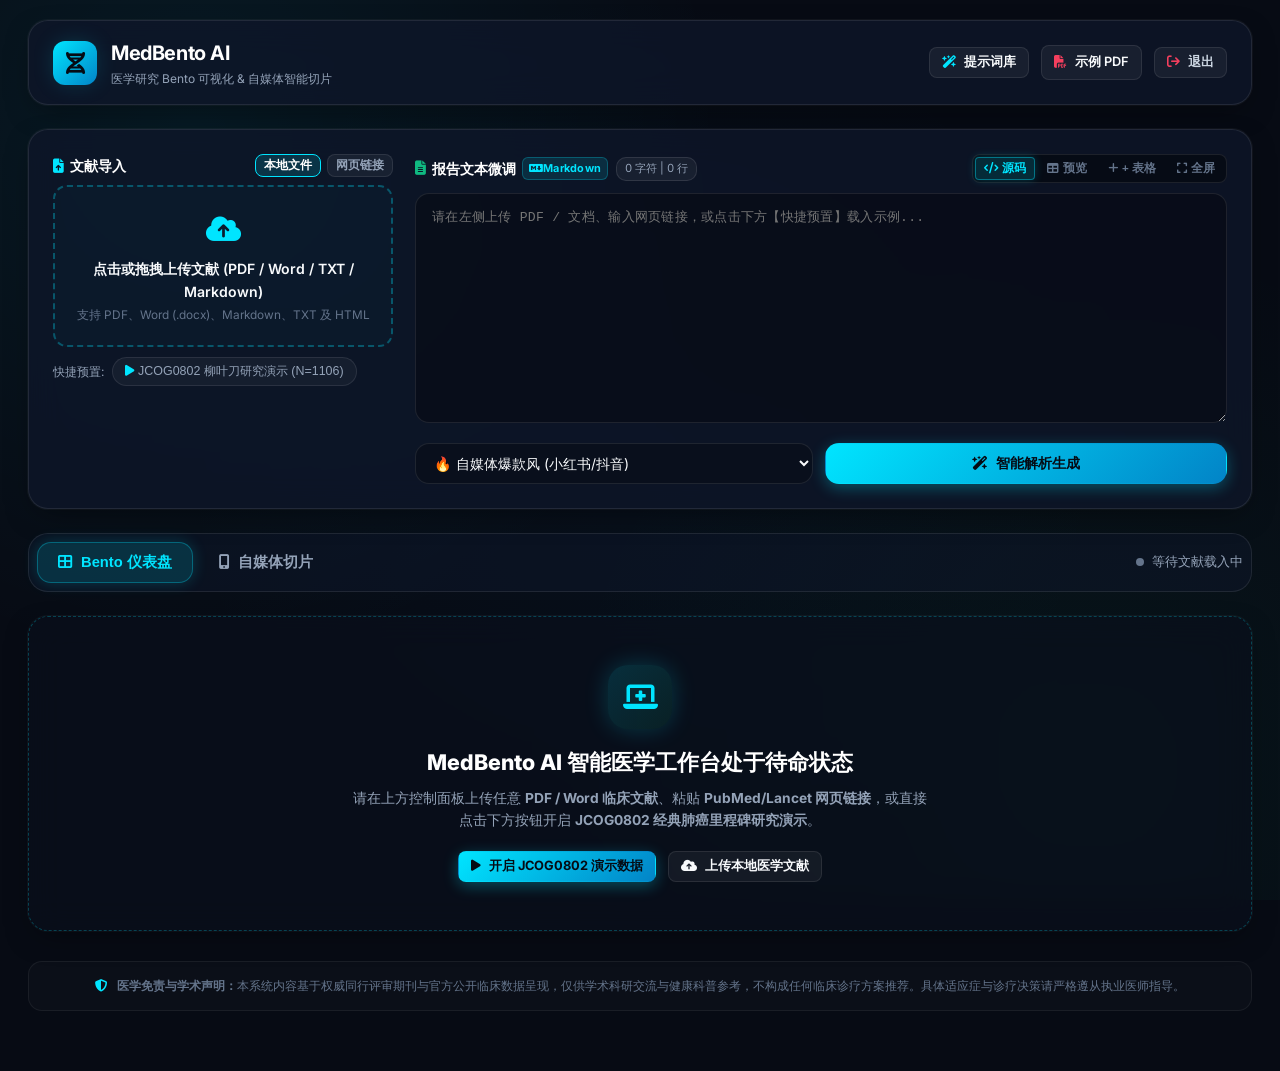
==== commit 65f67e29: "feat: Upgrade slice brand to Oncopath AI with custom input support & simplify WebApp buttons and UI " ====
--- a/index.html
+++ b/index.html
@@ -23,7 +23,7 @@
   <link rel="stylesheet" href="https://cdnjs.cloudflare.com/ajax/libs/font-awesome/6.5.1/css/all.min.css">
   
   <!-- Custom Style -->
-  <link rel="stylesheet" href="css/style.css?v=1.0.8">
+  <link rel="stylesheet" href="css/style.css?v=1.0.9">
 
   <!-- Marked.js for Markdown & Table Rendering -->
   <script src="https://cdnjs.cloudflare.com/ajax/libs/marked/12.0.1/marked.min.js"></script>
@@ -51,18 +51,18 @@
         </div>
         <div>
           <h1 class="brand-title">MedBento AI</h1>
-          <div class="brand-tag">医学研究报告 Bento 动态可视化 & 自媒体（小红书/抖音）智能切片系统</div>
+          <div class="brand-tag">医学研究 Bento 可视化 & 自媒体智能切片</div>
         </div>
       </div>
       <div class="header-actions">
-        <button id="btn-pwa-install" class="btn btn-secondary btn-sm" style="display:none; color:#00E5FF; border-color:rgba(0,229,255,0.4);" title="安装 MedBento 为桌面/手机 App 应用">
+        <button id="btn-pwa-install" class="btn btn-secondary btn-sm" style="display:none; color:#00E5FF; border-color:rgba(0,229,255,0.4);" title="安装为桌面/手机 App 应用">
           <i class="fa-solid fa-download"></i> 安装 App
         </button>
         <button id="btn-show-prompt" class="btn btn-secondary btn-sm">
-          <i class="fa-solid fa-wand-magic-sparkles" style="color: #00E5FF;"></i> 优化提示词
+          <i class="fa-solid fa-wand-magic-sparkles" style="color: #00E5FF;"></i> 提示词库
         </button>
         <a href="output/JCOG0802_Lancet_Study_Report.pdf" target="_blank" class="btn btn-secondary btn-sm">
-          <i class="fa-solid fa-file-pdf" style="color: #F43F5E;"></i> JCOG 报告 PDF
+          <i class="fa-solid fa-file-pdf" style="color: #F43F5E;"></i> 示例 PDF
         </a>
         <button id="btn-logout" class="btn btn-secondary btn-sm" style="color:#CBD5E1;" title="退出登录">
           <i class="fa-solid fa-arrow-right-from-bracket" style="color:#F43F5E;"></i> 退出
@@ -78,11 +78,11 @@
           <div>
             <div style="display:flex; justify-content:space-between; align-items:center; margin-bottom:8px;">
               <span style="font-size:0.9rem; font-weight:700; color:#FFFFFF;">
-                <i class="fa-solid fa-file-arrow-up" style="color:#00E5FF; margin-right:6px;"></i>导入医学文献素材
+                <i class="fa-solid fa-file-arrow-up" style="color:#00E5FF; margin-right:6px;"></i>文献导入
               </span>
               <div style="display:flex; gap:6px;">
-                <button id="tab-input-file" class="ratio-btn active" style="padding:2px 8px; font-size:0.75rem;">📁 文件导入</button>
-                <button id="tab-input-url" class="ratio-btn" style="padding:2px 8px; font-size:0.75rem;">🌐 网页链接抓取</button>
+                <button id="tab-input-file" class="ratio-btn active" style="padding:2px 8px; font-size:0.75rem;">本地文件</button>
+                <button id="tab-input-url" class="ratio-btn" style="padding:2px 8px; font-size:0.75rem;">网页链接</button>
               </div>
             </div>
 
@@ -93,8 +93,8 @@
                 <div class="dropzone-icon">
                   <i class="fa-solid fa-cloud-arrow-up"></i>
                 </div>
-                <div class="dropzone-text">拖拽或点击上传文件 (PDF / Word / MD / TXT / HTML)</div>
-                <div class="dropzone-hint">支持 PDF、Word (.docx)、Markdown、文本、HTML 及 JSON</div>
+                <div class="dropzone-text">点击或拖拽上传文献 (PDF / Word / TXT / Markdown)</div>
+                <div class="dropzone-hint">支持 PDF、Word (.docx)、Markdown、TXT 及 HTML</div>
                 <div id="file-info-badge" class="file-info-badge">
                   <span><i class="fa-solid fa-file-circle-check"></i> <span id="file-name-text">已加载文件</span></span>
                   <span style="font-size:0.75rem; opacity:0.8;">解析成功</span>
@@ -119,9 +119,9 @@
             </div>
 
             <div class="preset-pills">
-              <span style="font-size:0.75rem; color:#94A3B8; display:flex; align-items:center;">快捷预置演示:</span>
+              <span style="font-size:0.75rem; color:#94A3B8; display:flex; align-items:center;">快捷预置:</span>
               <button id="btn-preset-jcog" class="preset-pill" data-preset="jcog0802">
-                <i class="fa-solid fa-play" style="color:#00E5FF; margin-right:4px;"></i>点击开启 JCOG0802 柳叶刀研究演示 (N=1106)
+                <i class="fa-solid fa-play" style="color:#00E5FF; margin-right:4px;"></i>JCOG0802 柳叶刀研究演示 (N=1106)
               </button>
             </div>
           </div>
@@ -132,9 +132,9 @@
               <div style="display:flex; justify-content:space-between; align-items:center; flex-wrap:wrap; gap:8px;">
                 <div style="display:flex; align-items:center; gap:8px;">
                   <span style="font-size:0.9rem; font-weight:700; color:#FFFFFF; display:flex; align-items:center; gap:6px;">
-                    <i class="fa-solid fa-file-lines" style="color:#10B981;"></i> 报告文本提取与微调
+                    <i class="fa-solid fa-file-lines" style="color:#10B981;"></i> 报告文本微调
                     <span class="badge" style="background:rgba(0,229,255,0.12); color:#00E5FF; font-size:0.68rem; padding:2px 6px; border:1px solid rgba(0,229,255,0.25);">
-                      <i class="fa-brands fa-markdown"></i> Markdown & 表格
+                      <i class="fa-brands fa-markdown"></i> Markdown
                     </span>
                   </span>
                   <span id="text-char-count" class="char-count-badge">0 字符</span>
@@ -142,16 +142,16 @@
                 
                 <div class="md-mode-switch">
                   <button id="btn-mode-raw" class="md-tab-btn active" title="纯文本 / Markdown 源码编辑">
-                    <i class="fa-solid fa-code"></i> 源码编辑
+                    <i class="fa-solid fa-code"></i> 源码
                   </button>
                   <button id="btn-mode-preview" class="md-tab-btn" title="查看 Markdown 与表格排版渲染">
-                    <i class="fa-solid fa-table"></i> 表格/排版渲染
+                    <i class="fa-solid fa-table"></i> 预览
                   </button>
                   <button id="btn-insert-table" class="md-tab-btn" title="快速插入标准 Markdown 对照数据表模板">
-                    <i class="fa-solid fa-plus"></i> 插入表格
+                    <i class="fa-solid fa-plus"></i> + 表格
                   </button>
                   <button id="btn-toggle-expand" class="md-tab-btn" title="切换全屏/宽幅沉浸微调模式">
-                    <i class="fa-solid fa-expand"></i> 放大视图
+                    <i class="fa-solid fa-expand"></i> 全屏
                   </button>
                 </div>
               </div>
@@ -165,12 +165,12 @@
 
             <div style="display:flex; gap:12px; margin-top:12px;">
               <select id="style-select" class="select-custom" style="flex:1;">
-                <option value="social_viral">🔥 自媒体爆款风 (小红书/抖音高吸引力)</option>
-                <option value="academic_clinical">🔬 严谨临床学术风 (医生同行/专家汇报)</option>
-                <option value="patient_guide">🩺 患者科普就医指南风 (医患沟通/释疑)</option>
+                <option value="social_viral">🔥 自媒体爆款风 (小红书/抖音)</option>
+                <option value="academic_clinical">🔬 严谨临床学术风 (同行/汇报)</option>
+                <option value="patient_guide">🩺 患者科普指南风 (医患沟通)</option>
               </select>
               <button id="btn-generate" class="btn btn-primary" style="flex:1; justify-content:center;">
-                <i class="fa-solid fa-wand-magic-sparkles"></i> 一键生成 Bento 仪表盘 & 切片
+                <i class="fa-solid fa-wand-magic-sparkles"></i> 智能解析生成
               </button>
             </div>
           </div>
@@ -207,10 +207,10 @@
     <nav class="view-nav">
       <div class="nav-tabs">
         <button class="nav-tab active" data-view="bento">
-          <i class="fa-solid fa-table-cells-large"></i> 桌面 Bento Grid 仪表盘视图
+          <i class="fa-solid fa-table-cells-large"></i> Bento 仪表盘
         </button>
         <button class="nav-tab" data-view="social">
-          <i class="fa-solid fa-mobile-screen-button"></i> 自媒体卡片切片与导出视图 (小红书 / 抖音)
+          <i class="fa-solid fa-mobile-screen-button"></i> 自媒体切片
         </button>
       </div>
       <div id="study-status-indicator" style="font-size:0.8rem; color:#94A3B8; display:flex; align-items:center; gap:8px;">
@@ -431,17 +431,23 @@
               <i class="fa-solid fa-layer-group" style="color:#00E5FF; margin-right:4px;"></i>篇幅:
             </span>
             <div id="deck-count-group" class="ratio-selector">
-              <button class="ratio-btn active" data-deck-mode="auto" title="根据文献信息丰富度自动匹配 5~8 张">⚡ 智能自适应 (5~8张)</button>
-              <button class="ratio-btn" data-deck-mode="5" title="5张黄金叙事闭环">5张 · 爆款精炼</button>
-              <button class="ratio-btn" data-deck-mode="7" title="含安全性与亚组分析">7张 · 深度临床</button>
-              <button class="ratio-btn" data-deck-mode="8" title="全量包含指南共识与全流程路径">8张 · 全景全案</button>
-            </div>
+              <button class="ratio-btn active" data-deck-mode="auto" title="根据文献信息丰富度自动匹配 5~8 张">⚡ 智能自适应</button>
+              <button class="ratio-btn" data-deck-mode="5" title="5张黄金叙事闭环">5张 · 爆款</button>
+              <button class="ratio-btn" data-deck-mode="7" title="含安全性与亚组分析">7张 · 深度</button>
+              <button class="ratio-btn" data-deck-mode="8" title="全量包含指南共识与全流程路径">8张 · 全案</button>
+            </div>
+          </div>
+
+          <!-- Brand Customization -->
+          <div style="display:flex; align-items:center; gap:6px;">
+            <span style="font-size:0.8rem; color:#94A3B8;">品牌:</span>
+            <input type="text" id="brand-input" class="watermark-input" style="max-width:115px;" value="Oncopath AI" placeholder="自定义品牌...">
           </div>
 
           <!-- Author Watermark -->
-          <div style="display:flex; align-items:center; gap:8px;">
+          <div style="display:flex; align-items:center; gap:6px;">
             <span style="font-size:0.8rem; color:#94A3B8;">署名:</span>
-            <input type="text" id="watermark-input" class="watermark-input" value="Dr. 肿瘤前沿速递" placeholder="自定义卡片署名...">
+            <input type="text" id="watermark-input" class="watermark-input" style="max-width:135px;" value="Dr. 肿瘤前沿速递" placeholder="自定义署名...">
           </div>
         </div>
 
@@ -450,13 +456,13 @@
             <i class="fa-solid fa-pen-nib" style="color:#00E5FF;"></i> 文案工作台
           </button>
           <button id="btn-copy-social" class="btn btn-secondary btn-sm">
-            <i class="fa-solid fa-copy" style="color:#10B981;"></i> 快速复制发布文案
+            <i class="fa-solid fa-copy" style="color:#10B981;"></i> 复制发布文案
           </button>
           <button id="btn-export-long" class="btn btn-secondary btn-sm">
-            <i class="fa-solid fa-scroll" style="color:#F59E0B;"></i> 下载完整长图 (PNG)
+            <i class="fa-solid fa-scroll" style="color:#F59E0B;"></i> 导出长图 (PNG)
           </button>
           <button id="btn-export-zip" class="btn btn-primary btn-sm">
-            <i class="fa-solid fa-file-zipper"></i> 一键打包全部切片 (ZIP)
+            <i class="fa-solid fa-file-zipper"></i> 打包下载 (ZIP)
           </button>
         </div>
       </div>
@@ -466,12 +472,12 @@
         <div class="standby-icon">
           <i class="fa-solid fa-images"></i>
         </div>
-        <h3 style="font-size:1.2rem; font-weight:800; color:#FFFFFF; margin-bottom:6px;">暂无可供切片的自媒体卡片</h3>
+        <h3 style="font-size:1.2rem; font-weight:800; color:#FFFFFF; margin-bottom:6px;">暂无切片卡片</h3>
         <p style="font-size:0.84rem; color:#94A3B8; max-width:500px; margin:0 auto 16px;">
-          请先在上方上传文献或点击【开启 JCOG0802 演示数据】生成 5 张小红书/抖音高清视觉卡片。
+          请先在上方上传文献或点击【载入演示数据】生成小红书/抖音高清视觉切片。
         </p>
         <button class="btn btn-primary btn-sm" onclick="document.getElementById('btn-preset-jcog').click()">
-          <i class="fa-solid fa-play"></i> 开启 JCOG0802 演示并生成切片
+          <i class="fa-solid fa-play"></i> 载入演示数据
         </button>
       </div>
 
@@ -484,7 +490,7 @@
     <!-- Disclaimer Banner -->
     <footer class="disclaimer-banner">
       <i class="fa-solid fa-shield-halved" style="color:#00E5FF; margin-right:6px;"></i>
-      <b>医学免责与学术声明：</b>本系统内容基于《The Lancet》（DOI: 10.1016/S0140-6736(21)02333-3）与 JCOG 官方公开临床数据编译与可视化呈现，仅供学术科研交流与健康科普参考，不构成任何临床诊疗方案推荐。具体手术适应症与治疗决策请严格遵从专业三甲医院胸外科及肿瘤科执业医师意见。
+      <b>医学免责与学术声明：</b>本系统内容基于权威同行评审期刊与官方公开临床数据呈现，仅供学术科研交流与健康科普参考，不构成任何临床诊疗方案推荐。具体适应症与诊疗决策请严格遵从执业医师指导。
     </footer>
   </div>
 
@@ -494,7 +500,7 @@
       <div class="modal-header">
         <h3 class="modal-title">
           <i class="fa-solid fa-pen-nib" style="color:#00E5FF; margin-right:8px;"></i>
-          自媒体发布文案工作台 (小红书 / 抖音)
+          自媒体文案工作台 (小红书 / 抖音)
         </h3>
         <button id="btn-close-copywriter-modal" class="modal-close">&times;</button>
       </div>
@@ -506,7 +512,7 @@
       <div style="display:flex; flex-direction:column; gap:12px;">
         <div>
           <div style="display:flex; justify-content:space-between; align-items:center; margin-bottom:4px;">
-            <label style="font-size:0.82rem; color:#CBD5E1; font-weight:700;">爆款标题 (Hook Title):</label>
+            <label style="font-size:0.82rem; color:#CBD5E1; font-weight:700;">爆款标题 (Hook):</label>
             <span id="title-char-count" style="font-size:0.72rem; color:#64748B;">32 字</span>
           </div>
           <input type="text" id="cw-title-input" class="textarea-custom" style="height:42px; margin-top:0; font-weight:700; color:#00E5FF;">
@@ -514,7 +520,7 @@
 
         <div>
           <div style="display:flex; justify-content:space-between; align-items:center; margin-bottom:4px;">
-            <label style="font-size:0.82rem; color:#CBD5E1; font-weight:700;">小红书正文 (带 Emoji 排版 & 数据拆解):</label>
+            <label style="font-size:0.82rem; color:#CBD5E1; font-weight:700;">小红书正文 (Emoji 排版):</label>
             <span id="body-char-count" style="font-size:0.72rem; color:#64748B;">字数统计</span>
           </div>
           <textarea id="cw-body-textarea" class="textarea-custom" style="height:170px; margin-top:0; line-height:1.6;"></textarea>
@@ -529,7 +535,7 @@
       <div style="margin-top:20px; display:flex; justify-content:space-between; align-items:center;">
         <span style="font-size:0.75rem; color:#64748B;"><i class="fa-solid fa-circle-check" style="color:#10B981;"></i> 符合小红书 1000 字与热门排版规范</span>
         <button id="btn-cw-copy-all" class="btn btn-primary btn-sm">
-          <i class="fa-solid fa-copy"></i> 一键复制整篇文案
+          <i class="fa-solid fa-copy"></i> 复制全部文案
         </button>
       </div>
     </div>
@@ -616,10 +622,10 @@
   <div id="toast-container" class="toast-container"></div>
 
   <!-- App Scripts -->
-  <script src="js/pdf_extractor.js?v=1.0.8"></script>
-  <script src="js/medical_analyzer.js?v=1.0.8"></script>
-  <script src="js/card_slicer.js?v=1.0.8"></script>
-  <script src="js/exporter.js?v=1.0.8"></script>
-  <script src="js/app.js?v=1.0.8"></script>
+  <script src="js/pdf_extractor.js?v=1.0.9"></script>
+  <script src="js/medical_analyzer.js?v=1.0.9"></script>
+  <script src="js/card_slicer.js?v=1.0.9"></script>
+  <script src="js/exporter.js?v=1.0.9"></script>
+  <script src="js/app.js?v=1.0.9"></script>
 </body>
 </html>
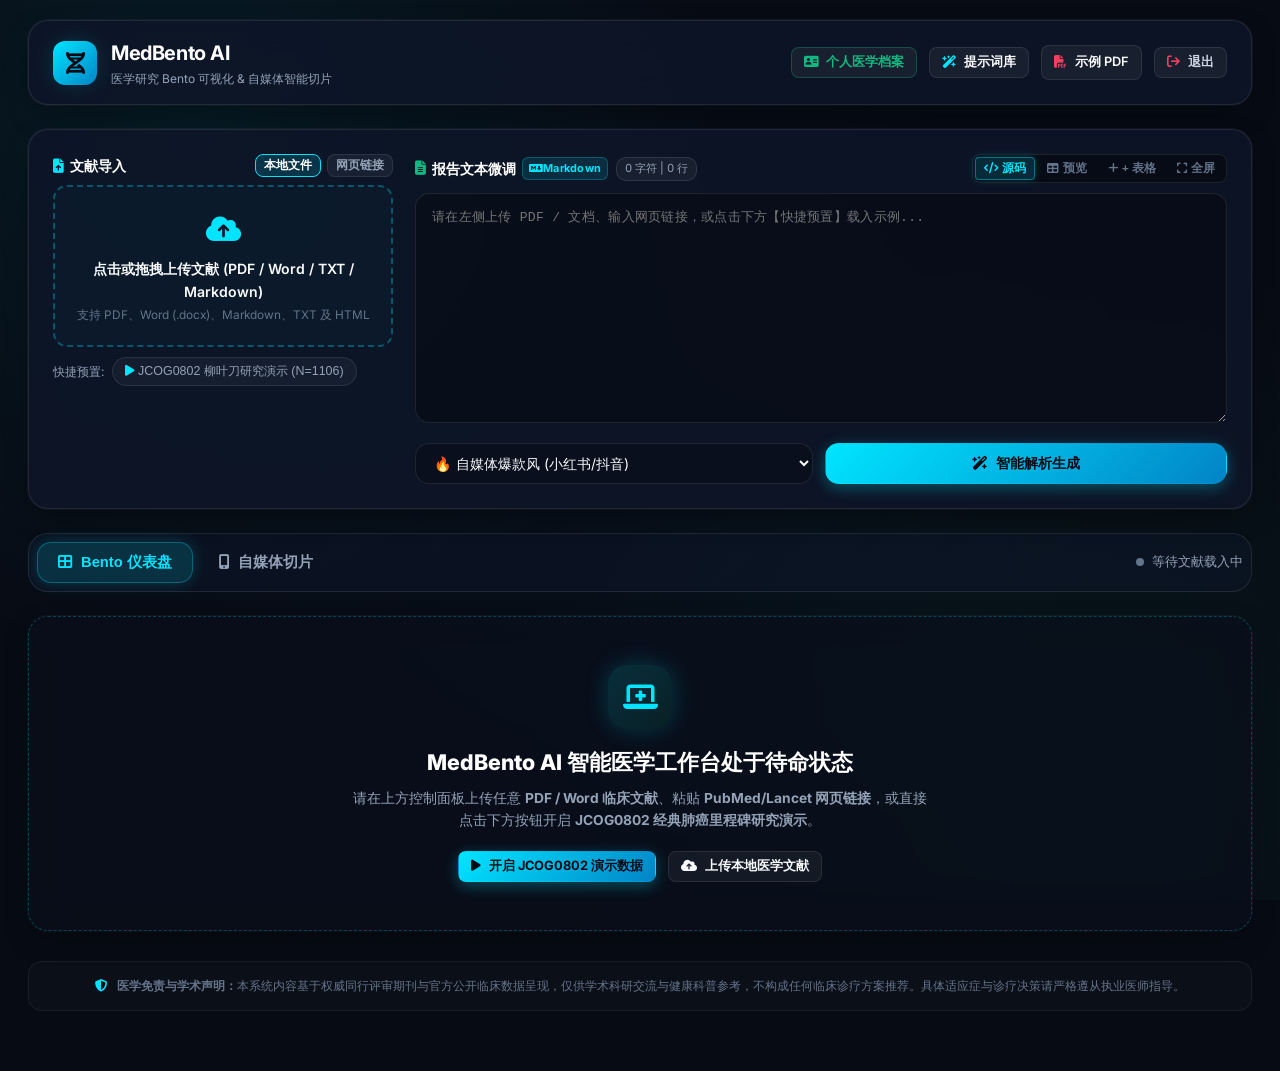
==== commit b3a57b61: "feat: Add and optimize Personal Medical Profile (建立个人医学档案) page with 5-module clinical hierarchy, to" ====
--- a/index.html
+++ b/index.html
@@ -23,7 +23,7 @@
   <link rel="stylesheet" href="https://cdnjs.cloudflare.com/ajax/libs/font-awesome/6.5.1/css/all.min.css">
   
   <!-- Custom Style -->
-  <link rel="stylesheet" href="css/style.css?v=1.0.9">
+  <link rel="stylesheet" href="css/style.css?v=1.1.3">
 
   <!-- Marked.js for Markdown & Table Rendering -->
   <script src="https://cdnjs.cloudflare.com/ajax/libs/marked/12.0.1/marked.min.js"></script>
@@ -57,6 +57,9 @@
       <div class="header-actions">
         <button id="btn-pwa-install" class="btn btn-secondary btn-sm" style="display:none; color:#00E5FF; border-color:rgba(0,229,255,0.4);" title="安装为桌面/手机 App 应用">
           <i class="fa-solid fa-download"></i> 安装 App
+        </button>
+        <button id="btn-show-patient-profile" class="btn btn-secondary btn-sm" style="color:#10B981; border-color:rgba(16,185,129,0.3);">
+          <i class="fa-solid fa-address-card" style="color: #10B981;"></i> 个人医学档案
         </button>
         <button id="btn-show-prompt" class="btn btn-secondary btn-sm">
           <i class="fa-solid fa-wand-magic-sparkles" style="color: #00E5FF;"></i> 提示词库
@@ -509,26 +512,50 @@
         已根据当前医学研究自动拟定小红书爆款 Hook 标题、Emoji 结构化正文与精准医疗话题标签，您可直接在此微调后一键复制。
       </p>
 
-      <div style="display:flex; flex-direction:column; gap:12px;">
-        <div>
-          <div style="display:flex; justify-content:space-between; align-items:center; margin-bottom:4px;">
-            <label style="font-size:0.82rem; color:#CBD5E1; font-weight:700;">爆款标题 (Hook):</label>
-            <span id="title-char-count" style="font-size:0.72rem; color:#64748B;">32 字</span>
-          </div>
-          <input type="text" id="cw-title-input" class="textarea-custom" style="height:42px; margin-top:0; font-weight:700; color:#00E5FF;">
-        </div>
-
-        <div>
-          <div style="display:flex; justify-content:space-between; align-items:center; margin-bottom:4px;">
-            <label style="font-size:0.82rem; color:#CBD5E1; font-weight:700;">小红书正文 (Emoji 排版):</label>
-            <span id="body-char-count" style="font-size:0.72rem; color:#64748B;">字数统计</span>
-          </div>
-          <textarea id="cw-body-textarea" class="textarea-custom" style="height:170px; margin-top:0; line-height:1.6;"></textarea>
-        </div>
-
-        <div>
-          <label style="font-size:0.82rem; color:#CBD5E1; font-weight:700; display:block; margin-bottom:4px;">热门话题标签 (Hashtags):</label>
-          <input type="text" id="cw-tags-input" class="textarea-custom" style="height:42px; margin-top:0; color:#10B981;">
+      <div style="display:flex; flex-direction:column; gap:10px;">
+        <!-- Card 1: Hook Title -->
+        <div style="background:rgba(255,255,255,0.03); border:1px solid rgba(255,255,255,0.08); border-radius:10px; padding:10px 12px;">
+          <div style="display:flex; justify-content:space-between; align-items:center; margin-bottom:6px;">
+            <div style="display:flex; align-items:center; gap:8px;">
+              <label style="font-size:0.82rem; color:#CBD5E1; font-weight:700;">
+                <i class="fa-solid fa-bolt" style="color:#00E5FF; margin-right:4px;"></i>爆款标题 (Hook):
+              </label>
+              <span id="title-char-count" style="font-size:0.72rem; color:#64748B;">32 字</span>
+            </div>
+            <button id="btn-cw-copy-title" class="btn btn-secondary btn-sm" style="padding:2px 10px; font-size:0.75rem; height:26px;">
+              <i class="fa-solid fa-copy" style="color:#00E5FF;"></i> 复制标题
+            </button>
+          </div>
+          <input type="text" id="cw-title-input" class="textarea-custom" style="height:34px; padding:6px 10px; margin-top:0; font-weight:700; color:#00E5FF; font-size:0.88rem;">
+        </div>
+
+        <!-- Card 2: Redbook Body -->
+        <div style="background:rgba(255,255,255,0.03); border:1px solid rgba(255,255,255,0.08); border-radius:10px; padding:10px 12px;">
+          <div style="display:flex; justify-content:space-between; align-items:center; margin-bottom:6px;">
+            <div style="display:flex; align-items:center; gap:8px;">
+              <label style="font-size:0.82rem; color:#CBD5E1; font-weight:700;">
+                <i class="fa-solid fa-file-lines" style="color:#10B981; margin-right:4px;"></i>小红书正文 (Emoji 排版):
+              </label>
+              <span id="body-char-count" style="font-size:0.72rem; color:#64748B;">字数统计</span>
+            </div>
+            <button id="btn-cw-copy-body" class="btn btn-secondary btn-sm" style="padding:2px 10px; font-size:0.75rem; height:26px;">
+              <i class="fa-solid fa-copy" style="color:#10B981;"></i> 复制正文
+            </button>
+          </div>
+          <textarea id="cw-body-textarea" class="textarea-custom" style="height:140px; padding:8px 10px; margin-top:0; line-height:1.55; font-size:0.82rem;"></textarea>
+        </div>
+
+        <!-- Card 3: Hashtags -->
+        <div style="background:rgba(255,255,255,0.03); border:1px solid rgba(255,255,255,0.08); border-radius:10px; padding:10px 12px;">
+          <div style="display:flex; justify-content:space-between; align-items:center; margin-bottom:6px;">
+            <label style="font-size:0.82rem; color:#CBD5E1; font-weight:700;">
+              <i class="fa-solid fa-hashtag" style="color:#F59E0B; margin-right:4px;"></i>热门话题标签 (Hashtags):
+            </label>
+            <button id="btn-cw-copy-tags" class="btn btn-secondary btn-sm" style="padding:2px 10px; font-size:0.75rem; height:26px;">
+              <i class="fa-solid fa-copy" style="color:#F59E0B;"></i> 复制标签
+            </button>
+          </div>
+          <input type="text" id="cw-tags-input" class="textarea-custom" style="height:34px; padding:6px 10px; margin-top:0; color:#10B981; font-size:0.82rem;">
         </div>
       </div>
 
@@ -543,47 +570,372 @@
 
   <!-- Prompt Templates Modal -->
   <div id="modal-prompt" class="modal-overlay">
-    <div class="modal-card">
+    <div class="modal-card" style="max-width: 820px; max-height: 88vh; display:flex; flex-direction:column;">
       <div class="modal-header">
-        <h3 class="modal-title">
-          <i class="fa-solid fa-wand-magic-sparkles" style="color:#00E5FF; margin-right:8px;"></i>
-          医学研究 Bento Grid 提示词体系 (优化版)
-        </h3>
+        <div style="display:flex; align-items:center; gap:8px;">
+          <div class="brand-logo" style="width:32px; height:32px; font-size:0.9rem;">
+            <i class="fa-solid fa-wand-magic-sparkles" style="color:#00E5FF;"></i>
+          </div>
+          <div>
+            <h3 class="modal-title" style="margin-bottom:0;">
+              医学研究 Bento Grid 提示词体系 (优化版)
+            </h3>
+            <div style="font-size:0.72rem; color:#94A3B8;">原版财报提示词深度重构 · 适配顶级医学期刊与小红书/抖音视觉切片</div>
+          </div>
+        </div>
         <button id="btn-close-modal" class="modal-close">&times;</button>
       </div>
-      
-      <p style="font-size:0.84rem; color:#94A3B8; margin-bottom:16px;">
-        从原版财报提示词（见 <code>prompt.jpg</code>）全面重构，注入 Kaplan-Meier 生存分析、HR 风险比、肺功能多维对比与自媒体（小红书/抖音）切片标准。
-      </p>
-
-      <div style="display:flex; flex-direction:column; gap:14px;">
-        <div class="takeaway-box" style="background:#070C18;">
-          <div style="font-weight:700; color:#00E5FF; font-size:0.9rem; margin-bottom:6px;">🔥 1. 自媒体爆款提示词 (小红书/抖音)</div>
-          <p style="font-size:0.8rem; color:#CBD5E1; line-height:1.5;">
-            请将医学研究报告转换为 5 张小红书 3:4 视觉卡片。大字突出 5年生存率 94.3% 与《柳叶刀》顶刊，展示 1106 例入组、KM 生存曲线、局部复发与肺功能保留多 3.5% 的获益平衡，输出通俗易懂的就医指南与免责声明。
-          </p>
-        </div>
-
-        <div class="takeaway-box" style="background:#070C18;">
-          <div style="font-weight:700; color:#10B981; font-size:0.9rem; margin-bottom:6px;">🔬 2. 严谨临床学术提示词 (同行研讨/专家汇报)</div>
-          <p style="font-size:0.8rem; color:#CBD5E1; line-height:1.5;">
-            构建 Bento Grid 学术可视化。标注 ITT 意向人群、非劣效界值 (HR 1.54) 与优效性 P=0.0082，绘制阶梯状 KM 曲线，详细列明 5年 RFS、局部复发率 (10.5% vs 5.4%)、FEV1 损失率及指南改写要点。
-          </p>
-        </div>
-
-        <div class="takeaway-box" style="background:#070C18;">
-          <div style="font-weight:700; color:#F59E0B; font-size:0.9rem; margin-bottom:6px;">🩺 3. 患者科普就诊指南提示词 (医患沟通)</div>
-          <p style="font-size:0.8rem; color:#CBD5E1; line-height:1.5;">
-            通俗大白话解读“肺段切除 vs 肺叶切除”，打消“不切整叶肺切不干净”的恐慌，直观展示多保住 3.5% 肺活量对术后生活质量的意义，并告知前 3 年每半年复查胸部 CT 的随访要点。
-          </p>
-        </div>
-      </div>
-
-      <div style="margin-top:20px; text-align:right;">
-        <a href="output/optimized_medical_prompt.md" target="_blank" class="btn btn-primary btn-sm">
-          <i class="fa-solid fa-file-lines"></i> 打开完整 Markdown 提示词文件
-        </a>
-      </div>
+
+      <!-- Prompt Sub-tabs -->
+      <div class="prompt-tabs-nav" style="display:flex; gap:6px; margin: 10px 0 12px; border-bottom:1px solid rgba(255,255,255,0.1); padding-bottom:8px; overflow-x:auto; flex-shrink:0;">
+        <button class="ratio-btn active" data-ptab="master" style="padding:4px 10px; font-size:0.76rem; white-space:nowrap;">
+          <i class="fa-solid fa-crown" style="color:#F59E0B; margin-right:4px;"></i>完整母版提示词
+        </button>
+        <button class="ratio-btn" data-ptab="viral" style="padding:4px 10px; font-size:0.76rem; white-space:nowrap;">
+          <i class="fa-solid fa-fire" style="color:#00E5FF; margin-right:4px;"></i>自媒体爆款风
+        </button>
+        <button class="ratio-btn" data-ptab="academic" style="padding:4px 10px; font-size:0.76rem; white-space:nowrap;">
+          <i class="fa-solid fa-microscope" style="color:#10B981; margin-right:4px;"></i>临床学术汇报风
+        </button>
+        <button class="ratio-btn" data-ptab="patient" style="padding:4px 10px; font-size:0.76rem; white-space:nowrap;">
+          <i class="fa-solid fa-stethoscope" style="color:#F59E0B; margin-right:4px;"></i>医患科普沟通风
+        </button>
+        <button class="ratio-btn" data-ptab="compare" style="padding:4px 10px; font-size:0.76rem; white-space:nowrap;">
+          <i class="fa-solid fa-code-compare" style="color:#A855F7; margin-right:4px;"></i>演进对比表
+        </button>
+      </div>
+
+      <!-- Tab Contents (Scrollable Container) -->
+      <div style="flex:1; overflow-y:auto; padding-right:4px;">
+        <!-- Tab 1: Master Prompt -->
+        <div id="ptab-content-master" class="ptab-pane">
+          <div style="display:flex; justify-content:space-between; align-items:center; margin-bottom:8px;">
+            <span style="font-size:0.8rem; color:#CBD5E1; font-weight:700;">
+              <i class="fa-solid fa-terminal" style="color:#00E5FF; margin-right:4px;"></i>可直接用于 Claude / ChatGPT / Gemini 的通用系统提示词
+            </span>
+            <button id="btn-copy-master-prompt" class="btn btn-primary btn-sm" style="padding:2px 10px; font-size:0.75rem; height:26px;">
+              <i class="fa-solid fa-copy"></i> 复制完整提示词
+            </button>
+          </div>
+          <pre id="master-prompt-code" style="background:#070C18; border:1px solid rgba(255,255,255,0.08); border-radius:10px; padding:12px; font-size:0.76rem; color:#E2E8F0; line-height:1.55; white-space:pre-wrap; word-break:break-word; max-height:48vh; overflow-y:auto; font-family:'Courier New', monospace;"></pre>
+        </div>
+
+        <!-- Tab 2: Viral Social Prompt -->
+        <div id="ptab-content-viral" class="ptab-pane" style="display:none;">
+          <div style="background:#070C18; border:1px solid rgba(0,229,255,0.25); border-radius:10px; padding:14px; margin-bottom:10px;">
+            <div style="display:flex; justify-content:space-between; align-items:center; margin-bottom:8px;">
+              <div style="font-weight:700; color:#00E5FF; font-size:0.9rem;">🔥 自媒体爆款提示词 (小红书/抖音)</div>
+              <button id="btn-copy-viral-prompt" class="btn btn-secondary btn-sm" style="padding:2px 10px; font-size:0.75rem; height:26px;">
+                <i class="fa-solid fa-copy" style="color:#00E5FF;"></i> 复制此提示词
+              </button>
+            </div>
+            <p id="viral-prompt-text" style="font-size:0.82rem; color:#CBD5E1; line-height:1.6; margin:0;">
+              请将医学研究报告转换为 5 张小红书 3:4 视觉卡片。大字突出 5年生存率 94.3% 与《柳叶刀》顶刊背书，展示 1106 例入组、阶梯 KM 生存曲线、局部复发与肺功能保留多 3.5% 的获益平衡，输出通俗易懂的就医指南与标准免责声明。
+            </p>
+          </div>
+        </div>
+
+        <!-- Tab 3: Academic Prompt -->
+        <div id="ptab-content-academic" class="ptab-pane" style="display:none;">
+          <div style="background:#070C18; border:1px solid rgba(16,185,129,0.25); border-radius:10px; padding:14px; margin-bottom:10px;">
+            <div style="display:flex; justify-content:space-between; align-items:center; margin-bottom:8px;">
+              <div style="font-weight:700; color:#10B981; font-size:0.9rem;">🔬 严谨临床学术提示词 (同行研讨/专家汇报)</div>
+              <button id="btn-copy-academic-prompt" class="btn btn-secondary btn-sm" style="padding:2px 10px; font-size:0.75rem; height:26px;">
+                <i class="fa-solid fa-copy" style="color:#10B981;"></i> 复制此提示词
+              </button>
+            </div>
+            <p id="academic-prompt-text" style="font-size:0.82rem; color:#CBD5E1; line-height:1.6; margin:0;">
+              构建 Bento Grid 学术可视化。标注 ITT 意向人群、非劣效界值 (HR 1.54) 与优效性 P=0.0082，绘制阶梯状 KM 曲线，详细列明 5年 RFS、局部复发率 (10.5% vs 5.4%)、FEV1 损失率及指南改写要点。
+            </p>
+          </div>
+        </div>
+
+        <!-- Tab 4: Patient Guide Prompt -->
+        <div id="ptab-content-patient" class="ptab-pane" style="display:none;">
+          <div style="background:#070C18; border:1px solid rgba(245,158,11,0.25); border-radius:10px; padding:14px; margin-bottom:10px;">
+            <div style="display:flex; justify-content:space-between; align-items:center; margin-bottom:8px;">
+              <div style="font-weight:700; color:#F59E0B; font-size:0.9rem;">🩺 患者科普就诊指南提示词 (医患沟通)</div>
+              <button id="btn-copy-patient-prompt" class="btn btn-secondary btn-sm" style="padding:2px 10px; font-size:0.75rem; height:26px;">
+                <i class="fa-solid fa-copy" style="color:#F59E0B;"></i> 复制此提示词
+              </button>
+            </div>
+            <p id="patient-prompt-text" style="font-size:0.82rem; color:#CBD5E1; line-height:1.6; margin:0;">
+              通俗大白话解读“肺段切除 vs 肺叶切除”，打消“不切整叶肺切不干净”的恐慌，直观展示多保住 3.5% 肺活量对术后生活质量的意义，并告知前 3 年每半年复查胸部 CT 的随访要点。
+            </p>
+          </div>
+        </div>
+
+        <!-- Tab 5: Compare Table -->
+        <div id="ptab-content-compare" class="ptab-pane" style="display:none;">
+          <div style="overflow-x:auto;">
+            <table class="table-preview" style="font-size:0.78rem;">
+              <thead>
+                <tr>
+                  <th>维度</th>
+                  <th>原版提示词 (特斯拉财报版)</th>
+                  <th>升级后：医学临床与科研专属提示词</th>
+                </tr>
+              </thead>
+              <tbody>
+                <tr>
+                  <td><b>设计定位</b></td>
+                  <td>商业财报、营收利润数字呈现</td>
+                  <td><b style="color:#00E5FF;">循证医学顶刊质感、生存曲线、临床终点</b></td>
+                </tr>
+                <tr>
+                  <td><b>色彩系统</b></td>
+                  <td>纯黑底 + 特斯拉红</td>
+                  <td><b style="color:#10B981;">暗夜深蓝 + 科技青 + 翡翠绿 + 珊瑚红</b></td>
+                </tr>
+                <tr>
+                  <td><b>核心数据</b></td>
+                  <td>营收、净利润、交付台数</td>
+                  <td><b style="color:#00E5FF;">5年OS/RFS、HR风险比、P值、样本量、FEV1</b></td>
+                </tr>
+                <tr>
+                  <td><b>图表组件</b></td>
+                  <td>常规柱状图、折线图</td>
+                  <td><b style="color:#10B981;">Kaplan-Meier 阶梯生存曲线、亚组森林图</b></td>
+                </tr>
+                <tr>
+                  <td><b>受众分层</b></td>
+                  <td>投资者、分析师</td>
+                  <td><b style="color:#F59E0B;">双层：临床医生同行 + 患者家属科普</b></td>
+                </tr>
+                <tr>
+                  <td><b>分发支持</b></td>
+                  <td>仅单页 HTML 展示</td>
+                  <td><b style="color:#00E5FF;">原生小红书 (3:4) / 抖音 (9:16) 模块化切片</b></td>
+                </tr>
+              </tbody>
+            </table>
+          </div>
+        </div>
+      </div>
+
+      <div style="margin-top:14px; display:flex; justify-content:space-between; align-items:center; flex-shrink:0; border-top:1px solid rgba(255,255,255,0.08); padding-top:10px;">
+        <span style="font-size:0.72rem; color:#64748B;">
+          <i class="fa-solid fa-circle-info" style="color:#00E5FF;"></i> 系统内置纯原生 UTF-8 提示词库，安全隐私且无需跳出页面
+        </span>
+        <button id="btn-close-prompt-bottom" class="btn btn-secondary btn-sm">
+          关闭窗口
+        </button>
+      </div>
+    </div>
+  </div>
+
+  <!-- Personal Medical Record / Profile Modal -->
+  <div id="modal-patient-profile" class="modal-overlay">
+    <div class="modal-card" style="max-width: 860px; max-height: 90vh; display:flex; flex-direction:column; padding:24px 28px;">
+      <div class="modal-header" style="margin-bottom:12px; flex-shrink:0;">
+        <div style="display:flex; align-items:center; gap:10px;">
+          <div class="brand-logo" style="width:36px; height:36px; font-size:1rem; background:rgba(16,185,129,0.15); border-color:rgba(16,185,129,0.4);">
+            <i class="fa-solid fa-address-card" style="color:#10B981;"></i>
+          </div>
+          <div>
+            <h3 class="modal-title" style="margin-bottom:2px;">
+              建立与管理个人医学档案
+            </h3>
+            <div style="font-size:0.72rem; color:#94A3B8;">按循证医学临床就诊规范排版 · 本地隐私加密存储 · 支持与当前研究智能匹配</div>
+          </div>
+        </div>
+        <button id="btn-close-pat-modal" class="modal-close">&times;</button>
+      </div>
+
+      <!-- Scrollable Form Container -->
+      <div style="flex:1; overflow-y:auto; padding-right:6px; display:flex; flex-direction:column; gap:12px;">
+        
+        <!-- 模块一：患者基本画像（置顶 · 基础信息） -->
+        <div style="background:rgba(255,255,255,0.02); border:1px solid rgba(16,185,129,0.25); border-radius:12px; padding:14px 16px;">
+          <div style="display:flex; justify-content:space-between; align-items:center; margin-bottom:10px;">
+            <div style="font-weight:700; color:#10B981; font-size:0.88rem;">
+              <i class="fa-solid fa-user-doctor" style="margin-right:6px;"></i>模块一：患者基本画像 (置顶 · 临床基线)
+            </div>
+            <span style="font-size:0.72rem; color:#64748B;">* 决定 AI 临床决策树与个体化获益推荐</span>
+          </div>
+
+          <div style="display:grid; grid-template-columns: repeat(auto-fit, minmax(180px, 1fr)); gap:12px;">
+            <div>
+              <label style="font-size:0.78rem; color:#CBD5E1; font-weight:600; display:block; margin-bottom:4px;">患者姓名 / 称呼：</label>
+              <input type="text" id="pat-name" class="textarea-custom" placeholder="如：张先生 / 患者本人" style="height:34px; padding:4px 10px; margin-top:0; font-size:0.82rem;">
+            </div>
+
+            <div>
+              <label style="font-size:0.78rem; color:#00E5FF; font-weight:700; display:block; margin-bottom:4px;">
+                <i class="fa-solid fa-cake-candles"></i> 患者年龄 (周岁)：
+              </label>
+              <input type="number" id="pat-age" class="textarea-custom" placeholder="如：65" min="1" max="120" style="height:34px; padding:4px 10px; margin-top:0; font-size:0.82rem; color:#00E5FF; font-weight:700;">
+            </div>
+
+            <div>
+              <label style="font-size:0.78rem; color:#00E5FF; font-weight:700; display:block; margin-bottom:4px;">
+                <i class="fa-solid fa-venus-mars"></i> 生物学性别：
+              </label>
+              <select id="pat-gender" class="textarea-custom" style="height:34px; padding:4px 10px; margin-top:0; font-size:0.82rem; color:#00E5FF; font-weight:700;">
+                <option value="female">女性 (Female · EGFR高突变率群体)</option>
+                <option value="male">男性 (Male)</option>
+                <option value="other">保密 / 其他</option>
+              </select>
+            </div>
+
+            <div>
+              <label style="font-size:0.78rem; color:#CBD5E1; font-weight:600; display:block; margin-bottom:4px;">吸烟史状况：</label>
+              <select id="pat-smoking" class="textarea-custom" style="height:34px; padding:4px 10px; margin-top:0; font-size:0.82rem;">
+                <option value="never">从不吸烟 (Never Smoker)</option>
+                <option value="former">已戒烟 >1年 (Former Smoker)</option>
+                <option value="current">目前吸烟 (Current Smoker)</option>
+              </select>
+            </div>
+          </div>
+        </div>
+
+        <!-- 模块二：初诊与病灶特征（诊断信息） -->
+        <div style="background:rgba(255,255,255,0.02); border:1px solid rgba(0,229,255,0.2); border-radius:12px; padding:14px 16px;">
+          <div style="font-weight:700; color:#00E5FF; font-size:0.88rem; margin-bottom:10px;">
+            <i class="fa-solid fa-lungs" style="margin-right:6px;"></i>模块二：初诊与影像病灶特征 (诊断信息)
+          </div>
+
+          <div style="display:grid; grid-template-columns: repeat(auto-fit, minmax(180px, 1fr)); gap:12px;">
+            <div>
+              <label style="font-size:0.78rem; color:#CBD5E1; font-weight:600; display:block; margin-bottom:4px;">肿瘤解剖部位：</label>
+              <input type="text" id="pat-location" class="textarea-custom" placeholder="如：右肺上叶外周型 (S1段)" style="height:34px; padding:4px 10px; margin-top:0; font-size:0.82rem;">
+            </div>
+
+            <div>
+              <label style="font-size:0.78rem; color:#CBD5E1; font-weight:600; display:block; margin-bottom:4px;">结节最大径与 CTR：</label>
+              <input type="text" id="pat-size" class="textarea-custom" placeholder="如：1.6cm, CTR 0.7 实性为主" style="height:34px; padding:4px 10px; margin-top:0; font-size:0.82rem;">
+            </div>
+
+            <div>
+              <label style="font-size:0.78rem; color:#CBD5E1; font-weight:600; display:block; margin-bottom:4px;">临床分期 (cTNM)：</label>
+              <select id="pat-stage" class="textarea-custom" style="height:34px; padding:4px 10px; margin-top:0; font-size:0.82rem;">
+                <option value="IA1">cT1aN0M0 (IA1期 · ≤1.0cm)</option>
+                <option value="IA2" selected>cT1bN0M0 (IA2期 · 1.1~2.0cm)</option>
+                <option value="IA3">cT1cN0M0 (IA3期 · 2.1~3.0cm)</option>
+                <option value="IB">cT2aN0M0 (IB期 · 3.1~4.0cm)</option>
+                <option value="IIA_IIB">IIA / IIB期</option>
+                <option value="IIIA">IIIA期 (伴有淋巴结转移)</option>
+                <option value="IV">IV期 (晚期转移)</option>
+              </select>
+            </div>
+          </div>
+        </div>
+
+        <!-- 模块三：病理与分子分型（精准特征） -->
+        <div style="background:rgba(255,255,255,0.02); border:1px solid rgba(168,85,247,0.2); border-radius:12px; padding:14px 16px;">
+          <div style="font-weight:700; color:#C084FC; font-size:0.88rem; margin-bottom:10px;">
+            <i class="fa-solid fa-dna" style="margin-right:6px;"></i>模块三：病理与分子分型 (精准靶点特征)
+          </div>
+
+          <div style="display:grid; grid-template-columns: repeat(auto-fit, minmax(180px, 1fr)); gap:12px;">
+            <div>
+              <label style="font-size:0.78rem; color:#CBD5E1; font-weight:600; display:block; margin-bottom:4px;">病理组织学分型：</label>
+              <input type="text" id="pat-pathology" class="textarea-custom" placeholder="如：浸润性肺腺癌 (贴壁/腺泡型)" style="height:34px; padding:4px 10px; margin-top:0; font-size:0.82rem;">
+            </div>
+
+            <div>
+              <label style="font-size:0.78rem; color:#CBD5E1; font-weight:600; display:block; margin-bottom:4px;">驱动基因突变状态：</label>
+              <select id="pat-gene" class="textarea-custom" style="height:34px; padding:4px 10px; margin-top:0; font-size:0.82rem;">
+                <option value="EGFR_19del">EGFR 19外显子缺失 (19del)</option>
+                <option value="EGFR_L858R">EGFR 21外显子 L858R</option>
+                <option value="ALK">ALK 融合阳性</option>
+                <option value="KRAS">KRAS G12C 突变</option>
+                <option value="wildtype">全野生型 (未见突变)</option>
+                <option value="unknown" selected>尚未检测 / 报告未出</option>
+              </select>
+            </div>
+
+            <div>
+              <label style="font-size:0.78rem; color:#CBD5E1; font-weight:600; display:block; margin-bottom:4px;">病理高危特征：</label>
+              <input type="text" id="pat-risks" class="textarea-custom" placeholder="如：STAS阴性, 胸膜侵犯PL0, 脉管(-)" style="height:34px; padding:4px 10px; margin-top:0; font-size:0.82rem;">
+            </div>
+          </div>
+        </div>
+
+        <!-- 模块四：治疗与干预方案（治疗记录） -->
+        <div style="background:rgba(255,255,255,0.02); border:1px solid rgba(245,158,11,0.25); border-radius:12px; padding:14px 16px;">
+          <div style="font-weight:700; color:#F59E0B; font-size:0.88rem; margin-bottom:10px;">
+            <i class="fa-solid fa-syringe" style="margin-right:6px;"></i>模块四：治疗与手术方案 (治疗记录)
+          </div>
+
+          <div style="display:grid; grid-template-columns: repeat(auto-fit, minmax(180px, 1fr)); gap:12px;">
+            <div>
+              <label style="font-size:0.78rem; color:#F59E0B; font-weight:700; display:block; margin-bottom:4px;">
+                <i class="fa-solid fa-scissors"></i> 手术术式 (Surgical Procedure)：
+              </label>
+              <select id="pat-surgery" class="textarea-custom" style="height:34px; padding:4px 10px; margin-top:0; font-size:0.82rem; color:#F59E0B; font-weight:700;">
+                <option value="segmentectomy" selected>解剖性肺段切除术 (Segmentectomy · 保肺术式)</option>
+                <option value="lobectomy">标准肺叶切除术 (Lobectomy · 传统全切)</option>
+                <option value="wedge">胸腔镜楔形切除术 (Wedge Resection)</option>
+                <option value="pending">尚未手术 (术前评估中)</option>
+                <option value="nonsurgical">非手术 / 靶向免疫治疗中</option>
+              </select>
+            </div>
+
+            <div>
+              <label style="font-size:0.78rem; color:#CBD5E1; font-weight:600; display:block; margin-bottom:4px;">术中切缘与淋巴结情况：</label>
+              <input type="text" id="pat-margin" class="textarea-custom" placeholder="如：切缘距离 2.2cm, 采样淋巴结均阴性" style="height:34px; padding:4px 10px; margin-top:0; font-size:0.82rem;">
+            </div>
+
+            <div>
+              <label style="font-size:0.78rem; color:#CBD5E1; font-weight:600; display:block; margin-bottom:4px;">术后辅助 / 巩固治疗：</label>
+              <input type="text" id="pat-adjuvant" class="textarea-custom" placeholder="如：无需化疗，定期随访观察 / 奥希替尼辅助" style="height:34px; padding:4px 10px; margin-top:0; font-size:0.82rem;">
+            </div>
+          </div>
+        </div>
+
+        <!-- 模块五：随访管理与预警（尾部 · 行动闭环） -->
+        <div style="background:rgba(255,255,255,0.02); border:1px solid rgba(59,130,246,0.25); border-radius:12px; padding:14px 16px;">
+          <div style="font-weight:700; color:#60A5FA; font-size:0.88rem; margin-bottom:10px;">
+            <i class="fa-solid fa-calendar-check" style="margin-right:6px;"></i>模块五：随访管理与预警 (尾部 · 行动与复查闭环)
+          </div>
+
+          <div style="display:grid; grid-template-columns: repeat(auto-fit, minmax(180px, 1fr)); gap:12px;">
+            <div>
+              <label style="font-size:0.78rem; color:#CBD5E1; font-weight:600; display:block; margin-bottom:4px;">最近一次胸部薄层CT日期：</label>
+              <input type="date" id="pat-last-ct" class="textarea-custom" style="height:34px; padding:4px 10px; margin-top:0; font-size:0.82rem; color:#CBD5E1;">
+            </div>
+
+            <div>
+              <label style="font-size:0.78rem; color:#CBD5E1; font-weight:600; display:block; margin-bottom:4px;">推荐随访复查周期：</label>
+              <input type="text" id="pat-interval" class="textarea-custom" value="术后前3年每6个月复查薄层CT" style="height:34px; padding:4px 10px; margin-top:0; font-size:0.82rem;">
+            </div>
+
+            <div>
+              <label style="font-size:0.78rem; color:#CBD5E1; font-weight:600; display:block; margin-bottom:4px;">术后肺功能康复状态：</label>
+              <input type="text" id="pat-recovery" class="textarea-custom" placeholder="如：FEV1通气恢复良好，爬3层楼无明显气喘" style="height:34px; padding:4px 10px; margin-top:0; font-size:0.82rem;">
+            </div>
+          </div>
+        </div>
+
+        <!-- AI Match Result Box (Dynamically updated) -->
+        <div id="pat-match-result-box" style="display:none; background:#070C18; border:1px solid rgba(0,229,255,0.4); border-radius:12px; padding:12px 16px; margin-top:4px;">
+          <div style="display:flex; justify-content:space-between; align-items:center; margin-bottom:6px;">
+            <div style="font-weight:700; color:#00E5FF; font-size:0.86rem;">
+              <i class="fa-solid fa-chart-pie"></i> 个人医学档案与当前临床文献匹配分析
+            </div>
+            <span id="pat-match-score" style="font-size:0.75rem; background:rgba(16,185,129,0.2); color:#10B981; padding:2px 8px; border-radius:10px; font-weight:700;">匹配度 95%</span>
+          </div>
+          <p id="pat-match-text" style="font-size:0.78rem; color:#CBD5E1; line-height:1.55; margin:0;"></p>
+        </div>
+
+      </div>
+
+      <!-- Footer Buttons -->
+      <div style="margin-top:14px; display:flex; justify-content:space-between; align-items:center; flex-shrink:0; border-top:1px solid rgba(255,255,255,0.08); padding-top:12px;">
+        <div style="display:flex; gap:8px;">
+          <button id="btn-save-patient-profile" class="btn btn-primary btn-sm" style="height:32px;">
+            <i class="fa-solid fa-floppy-disk"></i> 保存个人档案
+          </button>
+          <button id="btn-match-study" class="btn btn-secondary btn-sm" style="height:32px; color:#00E5FF; border-color:rgba(0,229,255,0.3);">
+            <i class="fa-solid fa-bolt"></i> 智能匹配当前研究获益
+          </button>
+        </div>
+        <button id="btn-close-pat-bottom" class="btn btn-secondary btn-sm" style="height:32px;">
+          关闭窗口
+        </button>
+      </div>
+
     </div>
   </div>
 
@@ -622,10 +974,10 @@
   <div id="toast-container" class="toast-container"></div>
 
   <!-- App Scripts -->
-  <script src="js/pdf_extractor.js?v=1.0.9"></script>
-  <script src="js/medical_analyzer.js?v=1.0.9"></script>
-  <script src="js/card_slicer.js?v=1.0.9"></script>
-  <script src="js/exporter.js?v=1.0.9"></script>
-  <script src="js/app.js?v=1.0.9"></script>
+  <script src="js/pdf_extractor.js?v=1.1.3"></script>
+  <script src="js/medical_analyzer.js?v=1.1.3"></script>
+  <script src="js/card_slicer.js?v=1.1.3"></script>
+  <script src="js/exporter.js?v=1.1.3"></script>
+  <script src="js/app.js?v=1.1.3"></script>
 </body>
 </html>
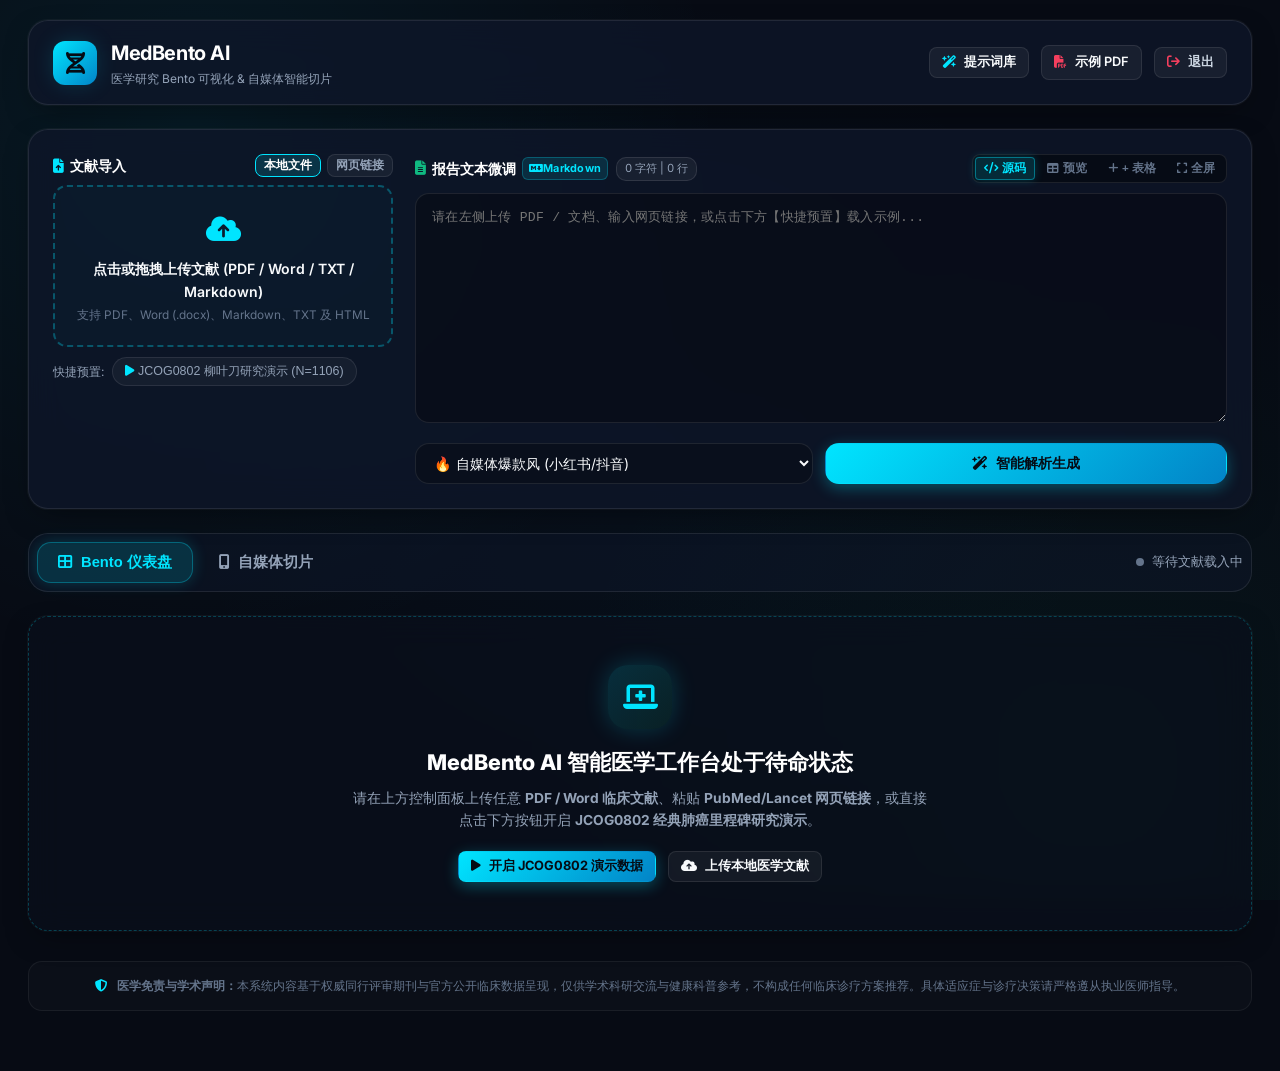
==== commit 2468618f: "feat: Implement Phase 1 & Phase 2 comprehensive optimizations - WYSIWYG inline editing, 9:16 layout " ====
--- a/index.html
+++ b/index.html
@@ -23,7 +23,7 @@
   <link rel="stylesheet" href="https://cdnjs.cloudflare.com/ajax/libs/font-awesome/6.5.1/css/all.min.css">
   
   <!-- Custom Style -->
-  <link rel="stylesheet" href="css/style.css?v=1.1.3">
+  <link rel="stylesheet" href="css/style.css?v=1.2.0">
 
   <!-- Marked.js for Markdown & Table Rendering -->
   <script src="https://cdnjs.cloudflare.com/ajax/libs/marked/12.0.1/marked.min.js"></script>
@@ -39,6 +39,8 @@
   <script src="https://cdnjs.cloudflare.com/ajax/libs/html2canvas/1.4.1/html2canvas.min.js"></script>
   <!-- JSZip for batch download -->
   <script src="https://cdnjs.cloudflare.com/ajax/libs/jszip/3.10.1/jszip.min.js"></script>
+  <!-- jsPDF for Multi-page Presentation PDF Export -->
+  <script src="https://cdnjs.cloudflare.com/ajax/libs/jspdf/2.5.1/jspdf.umd.min.js"></script>
 </head>
 <body>
 
@@ -57,9 +59,6 @@
       <div class="header-actions">
         <button id="btn-pwa-install" class="btn btn-secondary btn-sm" style="display:none; color:#00E5FF; border-color:rgba(0,229,255,0.4);" title="安装为桌面/手机 App 应用">
           <i class="fa-solid fa-download"></i> 安装 App
-        </button>
-        <button id="btn-show-patient-profile" class="btn btn-secondary btn-sm" style="color:#10B981; border-color:rgba(16,185,129,0.3);">
-          <i class="fa-solid fa-address-card" style="color: #10B981;"></i> 个人医学档案
         </button>
         <button id="btn-show-prompt" class="btn btn-secondary btn-sm">
           <i class="fa-solid fa-wand-magic-sparkles" style="color: #00E5FF;"></i> 提示词库
@@ -426,6 +425,14 @@
               <button class="ratio-btn" data-theme="theme-light">📜 便签纸暖白</button>
               <button class="ratio-btn" data-theme="theme-emerald">🧪 蓝绿生命</button>
             </div>
+            <!-- Theme Accent Color Palette -->
+            <div class="theme-palette-wrap" title="选择顶刊主题色 (切换科技蓝/未来紫/典雅金/预警红)">
+              <span class="theme-palette-label">色调:</span>
+              <button class="palette-dot active" data-palette="#00E5FF" title="顶刊科技蓝 (Lancet/NEJM Cyan)" style="background:#00E5FF;"></button>
+              <button class="palette-dot" data-palette="#A855F7" title="前沿未来紫 (Nature Purple)" style="background:#A855F7;"></button>
+              <button class="palette-dot" data-palette="#F59E0B" title="学术典雅金 (ASCO Amber)" style="background:#F59E0B;"></button>
+              <button class="palette-dot" data-palette="#F43F5E" title="预警活力红 (Alert Coral)" style="background:#F43F5E;"></button>
+            </div>
           </div>
 
           <!-- Deck Count Adaptive Selector (5~8 Cards) -->
@@ -460,6 +467,9 @@
           </button>
           <button id="btn-copy-social" class="btn btn-secondary btn-sm">
             <i class="fa-solid fa-copy" style="color:#10B981;"></i> 复制发布文案
+          </button>
+          <button id="btn-export-pdf" class="btn btn-secondary btn-sm" title="一键导出多页高清学术汇报演讲演示文档 (PDF)">
+            <i class="fa-solid fa-file-pdf" style="color:#F43F5E;"></i> 导出汇报 (PDF)
           </button>
           <button id="btn-export-long" class="btn btn-secondary btn-sm">
             <i class="fa-solid fa-scroll" style="color:#F59E0B;"></i> 导出长图 (PNG)
@@ -724,221 +734,6 @@
     </div>
   </div>
 
-  <!-- Personal Medical Record / Profile Modal -->
-  <div id="modal-patient-profile" class="modal-overlay">
-    <div class="modal-card" style="max-width: 860px; max-height: 90vh; display:flex; flex-direction:column; padding:24px 28px;">
-      <div class="modal-header" style="margin-bottom:12px; flex-shrink:0;">
-        <div style="display:flex; align-items:center; gap:10px;">
-          <div class="brand-logo" style="width:36px; height:36px; font-size:1rem; background:rgba(16,185,129,0.15); border-color:rgba(16,185,129,0.4);">
-            <i class="fa-solid fa-address-card" style="color:#10B981;"></i>
-          </div>
-          <div>
-            <h3 class="modal-title" style="margin-bottom:2px;">
-              建立与管理个人医学档案
-            </h3>
-            <div style="font-size:0.72rem; color:#94A3B8;">按循证医学临床就诊规范排版 · 本地隐私加密存储 · 支持与当前研究智能匹配</div>
-          </div>
-        </div>
-        <button id="btn-close-pat-modal" class="modal-close">&times;</button>
-      </div>
-
-      <!-- Scrollable Form Container -->
-      <div style="flex:1; overflow-y:auto; padding-right:6px; display:flex; flex-direction:column; gap:12px;">
-        
-        <!-- 模块一：患者基本画像（置顶 · 基础信息） -->
-        <div style="background:rgba(255,255,255,0.02); border:1px solid rgba(16,185,129,0.25); border-radius:12px; padding:14px 16px;">
-          <div style="display:flex; justify-content:space-between; align-items:center; margin-bottom:10px;">
-            <div style="font-weight:700; color:#10B981; font-size:0.88rem;">
-              <i class="fa-solid fa-user-doctor" style="margin-right:6px;"></i>模块一：患者基本画像 (置顶 · 临床基线)
-            </div>
-            <span style="font-size:0.72rem; color:#64748B;">* 决定 AI 临床决策树与个体化获益推荐</span>
-          </div>
-
-          <div style="display:grid; grid-template-columns: repeat(auto-fit, minmax(180px, 1fr)); gap:12px;">
-            <div>
-              <label style="font-size:0.78rem; color:#CBD5E1; font-weight:600; display:block; margin-bottom:4px;">患者姓名 / 称呼：</label>
-              <input type="text" id="pat-name" class="textarea-custom" placeholder="如：张先生 / 患者本人" style="height:34px; padding:4px 10px; margin-top:0; font-size:0.82rem;">
-            </div>
-
-            <div>
-              <label style="font-size:0.78rem; color:#00E5FF; font-weight:700; display:block; margin-bottom:4px;">
-                <i class="fa-solid fa-cake-candles"></i> 患者年龄 (周岁)：
-              </label>
-              <input type="number" id="pat-age" class="textarea-custom" placeholder="如：65" min="1" max="120" style="height:34px; padding:4px 10px; margin-top:0; font-size:0.82rem; color:#00E5FF; font-weight:700;">
-            </div>
-
-            <div>
-              <label style="font-size:0.78rem; color:#00E5FF; font-weight:700; display:block; margin-bottom:4px;">
-                <i class="fa-solid fa-venus-mars"></i> 生物学性别：
-              </label>
-              <select id="pat-gender" class="textarea-custom" style="height:34px; padding:4px 10px; margin-top:0; font-size:0.82rem; color:#00E5FF; font-weight:700;">
-                <option value="female">女性 (Female · EGFR高突变率群体)</option>
-                <option value="male">男性 (Male)</option>
-                <option value="other">保密 / 其他</option>
-              </select>
-            </div>
-
-            <div>
-              <label style="font-size:0.78rem; color:#CBD5E1; font-weight:600; display:block; margin-bottom:4px;">吸烟史状况：</label>
-              <select id="pat-smoking" class="textarea-custom" style="height:34px; padding:4px 10px; margin-top:0; font-size:0.82rem;">
-                <option value="never">从不吸烟 (Never Smoker)</option>
-                <option value="former">已戒烟 >1年 (Former Smoker)</option>
-                <option value="current">目前吸烟 (Current Smoker)</option>
-              </select>
-            </div>
-          </div>
-        </div>
-
-        <!-- 模块二：初诊与病灶特征（诊断信息） -->
-        <div style="background:rgba(255,255,255,0.02); border:1px solid rgba(0,229,255,0.2); border-radius:12px; padding:14px 16px;">
-          <div style="font-weight:700; color:#00E5FF; font-size:0.88rem; margin-bottom:10px;">
-            <i class="fa-solid fa-lungs" style="margin-right:6px;"></i>模块二：初诊与影像病灶特征 (诊断信息)
-          </div>
-
-          <div style="display:grid; grid-template-columns: repeat(auto-fit, minmax(180px, 1fr)); gap:12px;">
-            <div>
-              <label style="font-size:0.78rem; color:#CBD5E1; font-weight:600; display:block; margin-bottom:4px;">肿瘤解剖部位：</label>
-              <input type="text" id="pat-location" class="textarea-custom" placeholder="如：右肺上叶外周型 (S1段)" style="height:34px; padding:4px 10px; margin-top:0; font-size:0.82rem;">
-            </div>
-
-            <div>
-              <label style="font-size:0.78rem; color:#CBD5E1; font-weight:600; display:block; margin-bottom:4px;">结节最大径与 CTR：</label>
-              <input type="text" id="pat-size" class="textarea-custom" placeholder="如：1.6cm, CTR 0.7 实性为主" style="height:34px; padding:4px 10px; margin-top:0; font-size:0.82rem;">
-            </div>
-
-            <div>
-              <label style="font-size:0.78rem; color:#CBD5E1; font-weight:600; display:block; margin-bottom:4px;">临床分期 (cTNM)：</label>
-              <select id="pat-stage" class="textarea-custom" style="height:34px; padding:4px 10px; margin-top:0; font-size:0.82rem;">
-                <option value="IA1">cT1aN0M0 (IA1期 · ≤1.0cm)</option>
-                <option value="IA2" selected>cT1bN0M0 (IA2期 · 1.1~2.0cm)</option>
-                <option value="IA3">cT1cN0M0 (IA3期 · 2.1~3.0cm)</option>
-                <option value="IB">cT2aN0M0 (IB期 · 3.1~4.0cm)</option>
-                <option value="IIA_IIB">IIA / IIB期</option>
-                <option value="IIIA">IIIA期 (伴有淋巴结转移)</option>
-                <option value="IV">IV期 (晚期转移)</option>
-              </select>
-            </div>
-          </div>
-        </div>
-
-        <!-- 模块三：病理与分子分型（精准特征） -->
-        <div style="background:rgba(255,255,255,0.02); border:1px solid rgba(168,85,247,0.2); border-radius:12px; padding:14px 16px;">
-          <div style="font-weight:700; color:#C084FC; font-size:0.88rem; margin-bottom:10px;">
-            <i class="fa-solid fa-dna" style="margin-right:6px;"></i>模块三：病理与分子分型 (精准靶点特征)
-          </div>
-
-          <div style="display:grid; grid-template-columns: repeat(auto-fit, minmax(180px, 1fr)); gap:12px;">
-            <div>
-              <label style="font-size:0.78rem; color:#CBD5E1; font-weight:600; display:block; margin-bottom:4px;">病理组织学分型：</label>
-              <input type="text" id="pat-pathology" class="textarea-custom" placeholder="如：浸润性肺腺癌 (贴壁/腺泡型)" style="height:34px; padding:4px 10px; margin-top:0; font-size:0.82rem;">
-            </div>
-
-            <div>
-              <label style="font-size:0.78rem; color:#CBD5E1; font-weight:600; display:block; margin-bottom:4px;">驱动基因突变状态：</label>
-              <select id="pat-gene" class="textarea-custom" style="height:34px; padding:4px 10px; margin-top:0; font-size:0.82rem;">
-                <option value="EGFR_19del">EGFR 19外显子缺失 (19del)</option>
-                <option value="EGFR_L858R">EGFR 21外显子 L858R</option>
-                <option value="ALK">ALK 融合阳性</option>
-                <option value="KRAS">KRAS G12C 突变</option>
-                <option value="wildtype">全野生型 (未见突变)</option>
-                <option value="unknown" selected>尚未检测 / 报告未出</option>
-              </select>
-            </div>
-
-            <div>
-              <label style="font-size:0.78rem; color:#CBD5E1; font-weight:600; display:block; margin-bottom:4px;">病理高危特征：</label>
-              <input type="text" id="pat-risks" class="textarea-custom" placeholder="如：STAS阴性, 胸膜侵犯PL0, 脉管(-)" style="height:34px; padding:4px 10px; margin-top:0; font-size:0.82rem;">
-            </div>
-          </div>
-        </div>
-
-        <!-- 模块四：治疗与干预方案（治疗记录） -->
-        <div style="background:rgba(255,255,255,0.02); border:1px solid rgba(245,158,11,0.25); border-radius:12px; padding:14px 16px;">
-          <div style="font-weight:700; color:#F59E0B; font-size:0.88rem; margin-bottom:10px;">
-            <i class="fa-solid fa-syringe" style="margin-right:6px;"></i>模块四：治疗与手术方案 (治疗记录)
-          </div>
-
-          <div style="display:grid; grid-template-columns: repeat(auto-fit, minmax(180px, 1fr)); gap:12px;">
-            <div>
-              <label style="font-size:0.78rem; color:#F59E0B; font-weight:700; display:block; margin-bottom:4px;">
-                <i class="fa-solid fa-scissors"></i> 手术术式 (Surgical Procedure)：
-              </label>
-              <select id="pat-surgery" class="textarea-custom" style="height:34px; padding:4px 10px; margin-top:0; font-size:0.82rem; color:#F59E0B; font-weight:700;">
-                <option value="segmentectomy" selected>解剖性肺段切除术 (Segmentectomy · 保肺术式)</option>
-                <option value="lobectomy">标准肺叶切除术 (Lobectomy · 传统全切)</option>
-                <option value="wedge">胸腔镜楔形切除术 (Wedge Resection)</option>
-                <option value="pending">尚未手术 (术前评估中)</option>
-                <option value="nonsurgical">非手术 / 靶向免疫治疗中</option>
-              </select>
-            </div>
-
-            <div>
-              <label style="font-size:0.78rem; color:#CBD5E1; font-weight:600; display:block; margin-bottom:4px;">术中切缘与淋巴结情况：</label>
-              <input type="text" id="pat-margin" class="textarea-custom" placeholder="如：切缘距离 2.2cm, 采样淋巴结均阴性" style="height:34px; padding:4px 10px; margin-top:0; font-size:0.82rem;">
-            </div>
-
-            <div>
-              <label style="font-size:0.78rem; color:#CBD5E1; font-weight:600; display:block; margin-bottom:4px;">术后辅助 / 巩固治疗：</label>
-              <input type="text" id="pat-adjuvant" class="textarea-custom" placeholder="如：无需化疗，定期随访观察 / 奥希替尼辅助" style="height:34px; padding:4px 10px; margin-top:0; font-size:0.82rem;">
-            </div>
-          </div>
-        </div>
-
-        <!-- 模块五：随访管理与预警（尾部 · 行动闭环） -->
-        <div style="background:rgba(255,255,255,0.02); border:1px solid rgba(59,130,246,0.25); border-radius:12px; padding:14px 16px;">
-          <div style="font-weight:700; color:#60A5FA; font-size:0.88rem; margin-bottom:10px;">
-            <i class="fa-solid fa-calendar-check" style="margin-right:6px;"></i>模块五：随访管理与预警 (尾部 · 行动与复查闭环)
-          </div>
-
-          <div style="display:grid; grid-template-columns: repeat(auto-fit, minmax(180px, 1fr)); gap:12px;">
-            <div>
-              <label style="font-size:0.78rem; color:#CBD5E1; font-weight:600; display:block; margin-bottom:4px;">最近一次胸部薄层CT日期：</label>
-              <input type="date" id="pat-last-ct" class="textarea-custom" style="height:34px; padding:4px 10px; margin-top:0; font-size:0.82rem; color:#CBD5E1;">
-            </div>
-
-            <div>
-              <label style="font-size:0.78rem; color:#CBD5E1; font-weight:600; display:block; margin-bottom:4px;">推荐随访复查周期：</label>
-              <input type="text" id="pat-interval" class="textarea-custom" value="术后前3年每6个月复查薄层CT" style="height:34px; padding:4px 10px; margin-top:0; font-size:0.82rem;">
-            </div>
-
-            <div>
-              <label style="font-size:0.78rem; color:#CBD5E1; font-weight:600; display:block; margin-bottom:4px;">术后肺功能康复状态：</label>
-              <input type="text" id="pat-recovery" class="textarea-custom" placeholder="如：FEV1通气恢复良好，爬3层楼无明显气喘" style="height:34px; padding:4px 10px; margin-top:0; font-size:0.82rem;">
-            </div>
-          </div>
-        </div>
-
-        <!-- AI Match Result Box (Dynamically updated) -->
-        <div id="pat-match-result-box" style="display:none; background:#070C18; border:1px solid rgba(0,229,255,0.4); border-radius:12px; padding:12px 16px; margin-top:4px;">
-          <div style="display:flex; justify-content:space-between; align-items:center; margin-bottom:6px;">
-            <div style="font-weight:700; color:#00E5FF; font-size:0.86rem;">
-              <i class="fa-solid fa-chart-pie"></i> 个人医学档案与当前临床文献匹配分析
-            </div>
-            <span id="pat-match-score" style="font-size:0.75rem; background:rgba(16,185,129,0.2); color:#10B981; padding:2px 8px; border-radius:10px; font-weight:700;">匹配度 95%</span>
-          </div>
-          <p id="pat-match-text" style="font-size:0.78rem; color:#CBD5E1; line-height:1.55; margin:0;"></p>
-        </div>
-
-      </div>
-
-      <!-- Footer Buttons -->
-      <div style="margin-top:14px; display:flex; justify-content:space-between; align-items:center; flex-shrink:0; border-top:1px solid rgba(255,255,255,0.08); padding-top:12px;">
-        <div style="display:flex; gap:8px;">
-          <button id="btn-save-patient-profile" class="btn btn-primary btn-sm" style="height:32px;">
-            <i class="fa-solid fa-floppy-disk"></i> 保存个人档案
-          </button>
-          <button id="btn-match-study" class="btn btn-secondary btn-sm" style="height:32px; color:#00E5FF; border-color:rgba(0,229,255,0.3);">
-            <i class="fa-solid fa-bolt"></i> 智能匹配当前研究获益
-          </button>
-        </div>
-        <button id="btn-close-pat-bottom" class="btn btn-secondary btn-sm" style="height:32px;">
-          关闭窗口
-        </button>
-      </div>
-
-    </div>
-  </div>
-
   <!-- High-Res Card Image Preview & Mobile Save Modal -->
   <div id="modal-image-preview" class="modal-overlay">
     <div class="modal-card" style="max-width: 500px; text-align: center;">
@@ -974,10 +769,10 @@
   <div id="toast-container" class="toast-container"></div>
 
   <!-- App Scripts -->
-  <script src="js/pdf_extractor.js?v=1.1.3"></script>
-  <script src="js/medical_analyzer.js?v=1.1.3"></script>
-  <script src="js/card_slicer.js?v=1.1.3"></script>
-  <script src="js/exporter.js?v=1.1.3"></script>
-  <script src="js/app.js?v=1.1.3"></script>
+  <script src="js/pdf_extractor.js?v=1.2.0"></script>
+  <script src="js/medical_analyzer.js?v=1.2.0"></script>
+  <script src="js/card_slicer.js?v=1.2.0"></script>
+  <script src="js/exporter.js?v=1.2.0"></script>
+  <script src="js/app.js?v=1.2.0"></script>
 </body>
 </html>
--- a/css/style.css
+++ b/css/style.css
@@ -1853,3 +1853,97 @@
     font-size: 0.72rem;
   }
 }
+
+/* ===================================================
+   WYSIWYG Editable Fields & Visual Feedback
+   =================================================== */
+.social-card-item [contenteditable="true"] {
+  cursor: text;
+  transition: all 0.2s ease;
+  border-radius: 4px;
+  padding: 1px 3px;
+  margin: -1px -3px;
+}
+.social-card-item [contenteditable="true"]:hover {
+  outline: 1px dashed rgba(0, 229, 255, 0.45);
+  background: rgba(0, 229, 255, 0.05);
+}
+.social-card-item [contenteditable="true"]:focus {
+  outline: 1px solid var(--card-accent, #00E5FF);
+  background: rgba(0, 229, 255, 0.1);
+}
+
+/* ===================================================
+   9:16 Vertical Balance Layout (Douyin / Reels)
+   =================================================== */
+.social-card-item.ratio-9-16 {
+  aspect-ratio: 9 / 16;
+  min-height: 560px;
+  display: flex;
+  flex-direction: column;
+  justify-content: space-between;
+  padding: 22px 18px 12px;
+}
+.social-card-item.ratio-9-16 .card-slide {
+  height: 100%;
+  display: flex;
+  flex-direction: column;
+  justify-content: space-between;
+}
+.social-card-item.ratio-9-16 .card-body-content {
+  flex: 1;
+  display: flex;
+  flex-direction: column;
+  justify-content: space-around;
+  margin: 10px 0;
+  gap: 10px;
+}
+.social-card-item.ratio-9-16 .card-cover-stat {
+  margin: 12px 0;
+}
+
+/* ===================================================
+   Theme Palette Dot Selector in Toolbar
+   =================================================== */
+.theme-palette-wrap {
+  display: inline-flex;
+  align-items: center;
+  gap: 5px;
+  background: rgba(255, 255, 255, 0.04);
+  border: 1px solid rgba(255, 255, 255, 0.09);
+  border-radius: 20px;
+  padding: 3px 8px;
+  height: 32px;
+}
+.theme-palette-label {
+  font-size: 0.72rem;
+  color: #94A3B8;
+  font-weight: 600;
+  margin-right: 2px;
+  white-space: nowrap;
+}
+.palette-dot {
+  width: 16px;
+  height: 16px;
+  border-radius: 50%;
+  border: 2px solid transparent;
+  cursor: pointer;
+  transition: all 0.2s ease;
+  padding: 0;
+  box-sizing: border-box;
+}
+.palette-dot:hover {
+  transform: scale(1.2);
+}
+.palette-dot.active {
+  border-color: #FFFFFF;
+  box-shadow: 0 0 8px currentColor;
+  transform: scale(1.15);
+}
+
+/* ===================================================
+   Mobile Safe Area & Smooth Touch
+   =================================================== */
+.mobile-safe-bottom {
+  padding-bottom: max(12px, env(safe-area-inset-bottom));
+}
